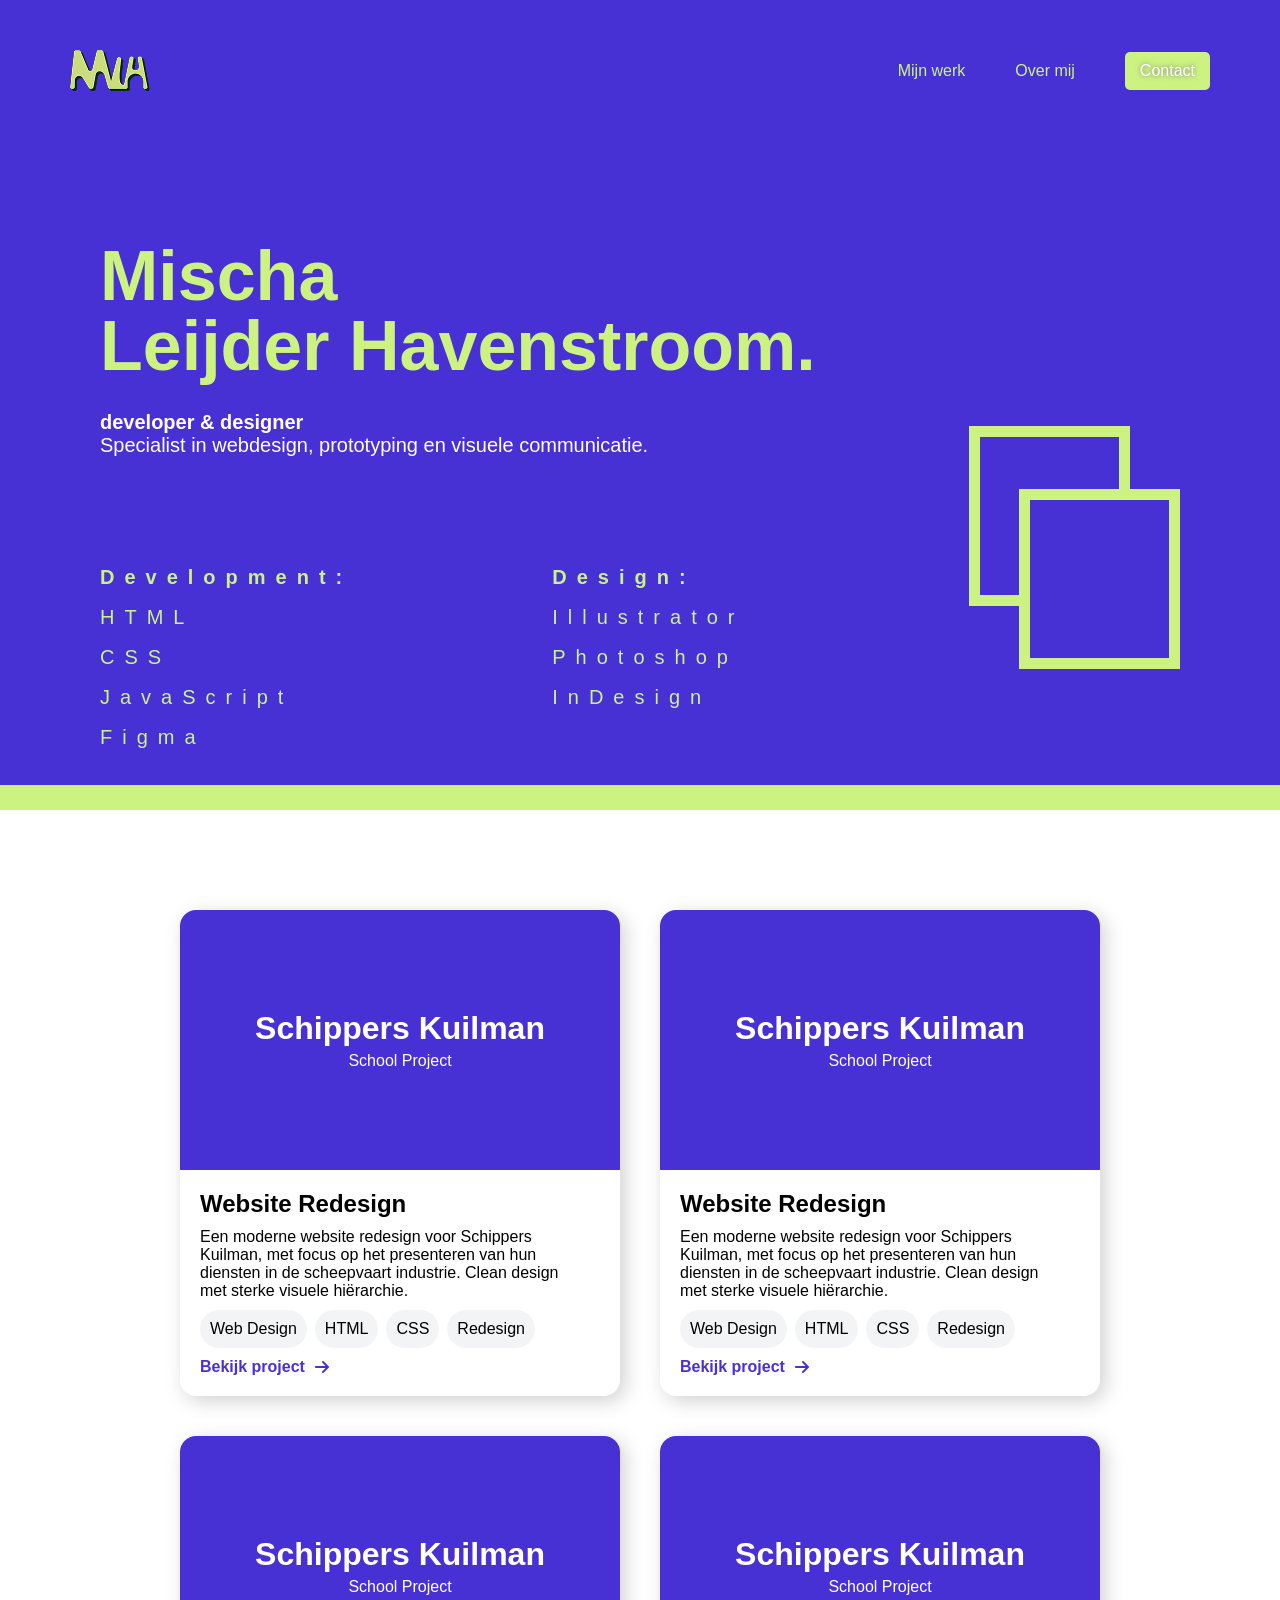
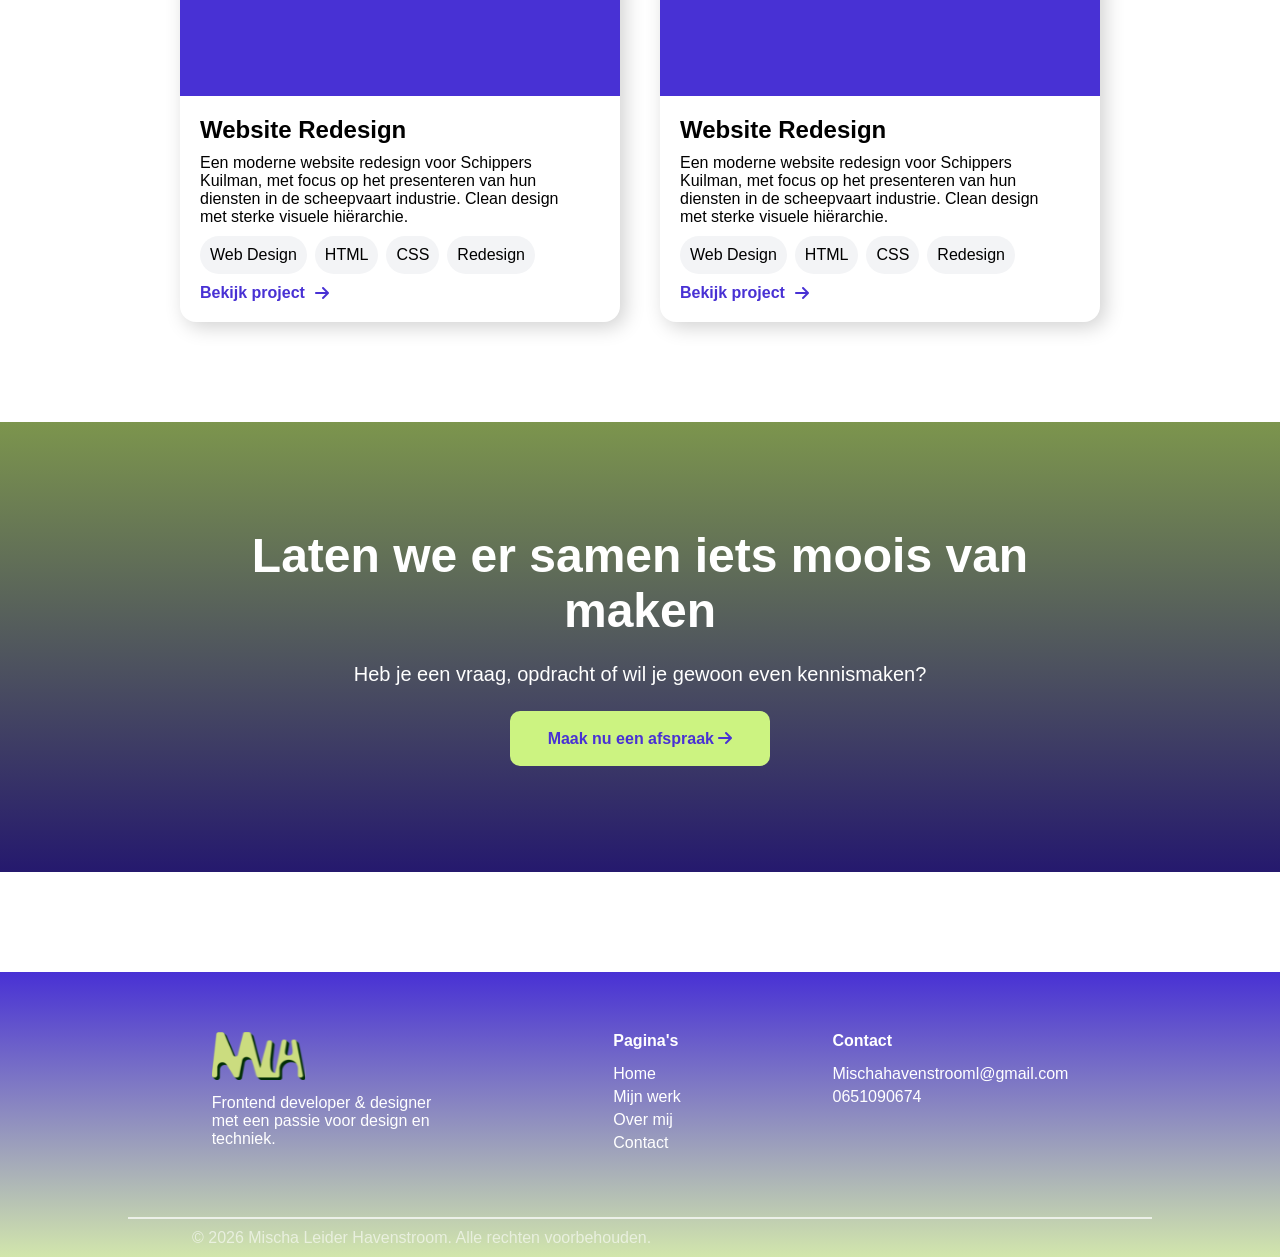
==== index.html @ a96c3ab3 "home pagina afgemaakt" ====
<!DOCTYPE html>
<html lang="nl">
<head>
    <meta charset="UTF-8">
    <meta name="viewport" content="width=device-width, initial-scale=1.0">
    <title>Mijn Portfolio</title>
    <link rel="stylesheet" href="index.css">
    <link rel="stylesheet" href="https://cdnjs.cloudflare.com/ajax/libs/font-awesome/6.5.0/css/all.min.css">
</head>
<body>
    <div id="hero">

        <!-- nav -->
        <nav>
            <img id="nav-logo" src="img/monogram_kleur 3.png" alt="Logo">
            <div class="nav-links">
                <ul>
                    <li><a class="nav-link" href="mijn-werk.html">Mijn werk</a></li>
                    <li><a class="nav-link" href="#">Over mij</a></li>
                    <button id="nav-btn">Contact</button>
                </ul>
            </div>
        </nav>
        
        <!-- hero -->
        <div id="hero-content">
            <div>
            <div id="hero-left">
                <h1 id="hero-title">Mischa <br>Leijder Havenstroom.</h1>
                <p id="hero-under-titel"><span class="bold-text">developer & designer</span><br>
                    Specialist in webdesign, prototyping en visuele communicatie.</p>
                </div>

                <div id="hero-perk-content">
                    <div class="hero-perks">
                        <p class="hero-perk"><span class="bold-text">Development:</span> 
                        <br> HTML
                        <br> CSS
                        <br> JavaScript
                        <br> Figma
                        </p>
                    </div>

                    <div class="hero-perks">
                        <p class="hero-perk"><span class="bold-text">Design:</span> 
                        <br> Illustrator
                        <br> Photoshop
                        <br> InDesign
                        </p>
                    </div>
            </div>
            </div>
                  <div id="hero-img"><img src="img/hero-img.png" alt="hero Images"></div>
        </div>
         </div>

         
    <div id="content">

         <!-- mijn werk collums -->
          <div class="mijn-werk-container">

            <!-- Schippers Kuilman -->
                <div class="mijn-werk-block">
                      <a href="#"></a>
                    <div class="mijn-werk-block-img">
                        <h1 class="mijn-werk-block-img-title">Schippers Kuilman</h1>
                        <p class="mijn-werk-block-img-text">School Project</p>
                    </div>

                <div class="mijn-werk-block-content">
                    <h2 class="mijn-werk-block-content-title">Website Redesign</h2>
                    <p class="mijn-werk-block-content-text">Een moderne website redesign voor Schippers Kuilman, met focus op het presenteren van hun diensten in de scheepvaart industrie. Clean design met sterke visuele hiërarchie.</p>
                    <ul class="mijn-werk-block-perks">
                        <li class="mijn-werk-block-content-perk">Web Design</li>
                        <li class="mijn-werk-block-content-perk">HTML</li>
                        <li class="mijn-werk-block-content-perk">CSS</li>
                        <li class="mijn-werk-block-content-perk">Redesign</li>
                    </ul>
                    <a href="#" class="mijn-werk-block-btn">Bekijk project <i class="fa fa-arrow-right arrow-btn"></i></a>
                </div>
                 </a>
            </div>
           

            <!-- Schippers Kuilman -->
                <div class="mijn-werk-block">
                      <a href="#"></a>
                    <div class="mijn-werk-block-img">
                        <h1 class="mijn-werk-block-img-title">Schippers Kuilman</h1>
                        <p class="mijn-werk-block-img-text">School Project</p>
                    </div>

                <div class="mijn-werk-block-content">
                    <h2 class="mijn-werk-block-content-title">Website Redesign</h2>
                    <p class="mijn-werk-block-content-text">Een moderne website redesign voor Schippers Kuilman, met focus op het presenteren van hun diensten in de scheepvaart industrie. Clean design met sterke visuele hiërarchie.</p>
                    <ul class="mijn-werk-block-perks">
                        <li class="mijn-werk-block-content-perk">Web Design</li>
                        <li class="mijn-werk-block-content-perk">HTML</li>
                        <li class="mijn-werk-block-content-perk">CSS</li>
                        <li class="mijn-werk-block-content-perk">Redesign</li>
                    </ul>
                    <a href="#" class="mijn-werk-block-btn">Bekijk project <i class="fa fa-arrow-right arrow-btn"></i></a>
                </div>
                 </a>
            </div>


            <!-- Schippers Kuilman -->
                <div class="mijn-werk-block">
                      <a href="#"></a>
                    <div class="mijn-werk-block-img">
                        <h1 class="mijn-werk-block-img-title">Schippers Kuilman</h1>
                        <p class="mijn-werk-block-img-text">School Project</p>
                    </div>

                <div class="mijn-werk-block-content">
                    <h2 class="mijn-werk-block-content-title">Website Redesign</h2>
                    <p class="mijn-werk-block-content-text">Een moderne website redesign voor Schippers Kuilman, met focus op het presenteren van hun diensten in de scheepvaart industrie. Clean design met sterke visuele hiërarchie.</p>
                    <ul class="mijn-werk-block-perks">
                        <li class="mijn-werk-block-content-perk">Web Design</li>
                        <li class="mijn-werk-block-content-perk">HTML</li>
                        <li class="mijn-werk-block-content-perk">CSS</li>
                        <li class="mijn-werk-block-content-perk">Redesign</li>
                    </ul>
                    <a href="#" class="mijn-werk-block-btn">Bekijk project <i class="fa fa-arrow-right arrow-btn"></i></a>
                </div>
                 </a>
            </div>


            <!-- Schippers Kuilman -->
                <div class="mijn-werk-block">
                      <a href="#"></a>
                    <div class="mijn-werk-block-img">
                        <h1 class="mijn-werk-block-img-title">Schippers Kuilman</h1>
                        <p class="mijn-werk-block-img-text">School Project</p>
                    </div>

                <div class="mijn-werk-block-content">
                    <h2 class="mijn-werk-block-content-title">Website Redesign</h2>
                    <p class="mijn-werk-block-content-text">Een moderne website redesign voor Schippers Kuilman, met focus op het presenteren van hun diensten in de scheepvaart industrie. Clean design met sterke visuele hiërarchie.</p>
                    <ul class="mijn-werk-block-perks">
                        <li class="mijn-werk-block-content-perk">Web Design</li>
                        <li class="mijn-werk-block-content-perk">HTML</li>
                        <li class="mijn-werk-block-content-perk">CSS</li>
                        <li class="mijn-werk-block-content-perk">Redesign</li>
                    </ul>
                    <a href="#" class="mijn-werk-block-btn">Bekijk project <i class="fa fa-arrow-right arrow-btn"></i></a>
                </div>
                 </a>
            </div>
         
          </div>
    </div>
        
       <!-- maak een afsraak -->
         <div class="cta-container">
            <div class="cta-content">
                <h3 class="cta-title">Laten we er samen iets moois van maken</h3>
                <p class="cta-text">Heb je een vraag, opdracht of wil je gewoon even kennismaken?</p>
                <button class="cta-btn">Maak nu een afspraak <i class="fa fa-arrow-right"></i></button>
            </div>
         </div>



         <!-- footer -->
          <footer class="footer-container">
                <div class="footer-content">

                        <div>
                            <img src="img/logo.svg" alt="logo">
                            <p class="footer-info">Frontend developer & designer met een passie voor design en techniek.</p>
                        </div>
                        
                        <!-- link paginas -->
                        <ul class="footer-section">
                            <h4 class="footer-title">Pagina's</h4>
                                <li class="footer-text"><a href="index.html">Home</a></li>
                                 <li class="footer-text"><a href="mijn-werk.html">Mijn werk</a></li>
                                  <li class="footer-text"><a href="#">Over mij</a></li>
                                   <li class="footer-text"><a href="#">Contact</a></li>
                        </ul>

                        <ul class="footer-section">
                            <h4 class="footer-title">Contact</h4>
                                   <li class="footer-text">Mischahavenstrooml@gmail.com</li>
                                    <li class="footer-text">0651090674</li>
                        </ul>
                </div>

                <hr id="footer-line">

                <p id="footer-rechten">© 2026 Mischa Leider Havenstroom. Alle rechten voorbehouden.</p>
          </footer>

</body>
</html>
---- index.css ----
* {
    font-family: Helvetica, sans-serif;
    padding: 0;
    margin: 0;
    box-sizing: border-box;
    list-style: none;
    text-decoration: none;
}

button {
    cursor: pointer;
    border: none;
    border-radius: 5px;
    padding: 10px 15px;
}

button:hover {
    opacity: 80%;
}

a:hover {
    opacity: 80%;
}

/* nav */
nav {
    display: flex;
    justify-content: space-between;
    align-items: center;
    padding: 50px 70px;
}

#nav-img {
    width: 80px;
}

.nav-links ul, a{
    align-items: center;
    color: #CCF381;
    text-decoration: none;
    display: flex;
    list-style: none; 
    gap: 50px;
}

#nav-btn {
    font-size: 16px;
    padding: 10px 15px;
    border-radius: 5px;
    background: #CCF381;
    border: none;
    color: #fff;
    text-shadow: 0 0 5px rgb(121, 119, 119);
}

/* hero */
#hero {
    background: #4831D4;
    height: 90vh;
    border-bottom: #CCF381 solid 25px;
}

#hero-left {
    flex: 1;
}

#hero-content {
    padding: 100px;
    display: flex;
    align-items: center;
    justify-content: space-between;
}

#hero-title {
    color: #CCF381;
    font-size: 70px;
    padding: 0;
    margin: 0;
    line-height: 70px;
}

#hero-under-titel {
    font-size: 20px;
    margin-top: 30px;
    color: #fff;
}

.bold-text {
    font-weight: bold;
}

#hero-perk-content {
    margin: 100px 0;
    display: flex;
    gap: 200px;
}

.hero-perks {
    font-size: 20px;
    color: #CCF381;
    letter-spacing: 10px;
    line-height: 40px;
}

.hero-perk {
    font-weight: 300;
}

.hero-flex {
    display: flex;
}

/* tablet */
@media (max-width: 1024px) {
    nav {
        padding: 30px 40px;
    }

    #hero-content {
        padding: 60px 40px;
        gap: 40px;
    }

    #hero-title {
        font-size: 54px;
    }

    #hero-under-titel {
        font-size: 18px;
    }

    #hero-perk-content {
        gap: 50px;
    }

    .hero-perks {
        font-size: 18px;
        letter-spacing: 2px;
    }

    /* hero image weg */
    #hero-img {
        display: none;
    }
}


/* telefoon */
@media (max-width: 768px) {
    nav {
        align-items: center;
        padding: 25px 20px;
    }

    .nav-links ul {
        gap: 20px;
        margin-top: 20px;
    }

    #hero-content {
        padding: 40px 20px 60px;
        display: block;
    }

    #hero-title {
        font-size: 42px;
        line-height: 1.1;
    }

    #hero-under-titel {
        font-size: 17px;
        margin-top: 20px;
    }

    #hero-perk-content {
        margin-top: 50px;
    }

    #hero-img {
        display: none;
    }
}

#content {
    padding: 0 180px;
}

/* mijn werk collums */
.mijn-werk-container {
    display: flex;
    flex-wrap: wrap;
    gap: 40px;
    justify-content: center;
    margin-top: 100px;
}

.mijn-werk-block {
    border-radius: 16px;
    box-shadow: 5px 5px 20px rgb(209, 209, 209);
}

.mijn-werk-block:hover {
    opacity: 70%;
}

.mijn-werk-block-img {
    background-color: #4831D4;
    height: 260px;
    width: 440px;
    border-top-left-radius: 16px;
    border-top-right-radius: 16px;
    display: flex;
    flex-direction: column;
    justify-content: center;
    align-items: center;
    color: #fff;
    gap: 5px;
}

.mijn-werk-block-img-text {
    font-weight: lighter;
}

.mijn-werk-block-content {
    padding: 20px;
}

.mijn-werk-block-content  {
   
    max-width: 400px;
    display: flex;
    flex-direction: column;
    align-items: start;
    gap: 10px;
}

.mijn-werk-block-perks {
    display: flex;
    gap: 8px;
}
.mijn-werk-block-content-perk {
    background: #F3F4F6;
    padding: 10px;
    border-radius: 50px;
}

.mijn-werk-block-btn {
    color: #4831D4;
    display: flex;
    gap: 10px;
    align-items: center;
    font-weight: bold;
    font-size: 16px;
}


/* call to action section */
.cta-container {
    margin-top: 100px;
    background-image: linear-gradient(to bottom, #7C954D, #25196E);
    height: 450px;
    width: 100%;
    text-align: center;
    display: flex;
    flex-direction: column;
    justify-content: center;
    align-items: center;
}

.cta-content {
    max-width: 830px;
    display: flex;
    flex-direction: column;
    align-items: center;
    gap: 25px;
}

.cta-title {
    color: #fff;
    font-size: 48px;
}

.cta-text {
    color: #fff;
    font-size: 20px;
    font-weight: 300;
}

.cta-btn {
    background-color: #CCF381;
    color: #4831D4;
    font-size: 16px;
    font-weight: bold;
    height: 55px;
    width: 260px;
    border-radius: 10px;
}


/* footer */
.footer-container {
    margin-top: 100px;
    background-image: linear-gradient(to bottom, #4831D4, #d2e6ac);
}

.footer-content {
    display: flex;
    justify-content: space-evenly;
    padding: 60px;
    color: #fff;
}

.footer-info {
    width: 250px;
    margin-top: 10px;
}

.footer-title {
    margin-bottom: 15px;
}

.footer-text {
    margin: 5px 0;
}

.footer-text a{
    color: #fff;
}

#footer-line {
    border: 1px solid #ffffff;
    width: 80%;
    margin: auto;
    opacity: 70%;
}

#footer-rechten {
    width: 70%;
    margin: auto;
    padding: 10px 0;
    color: #ffffff96;
}
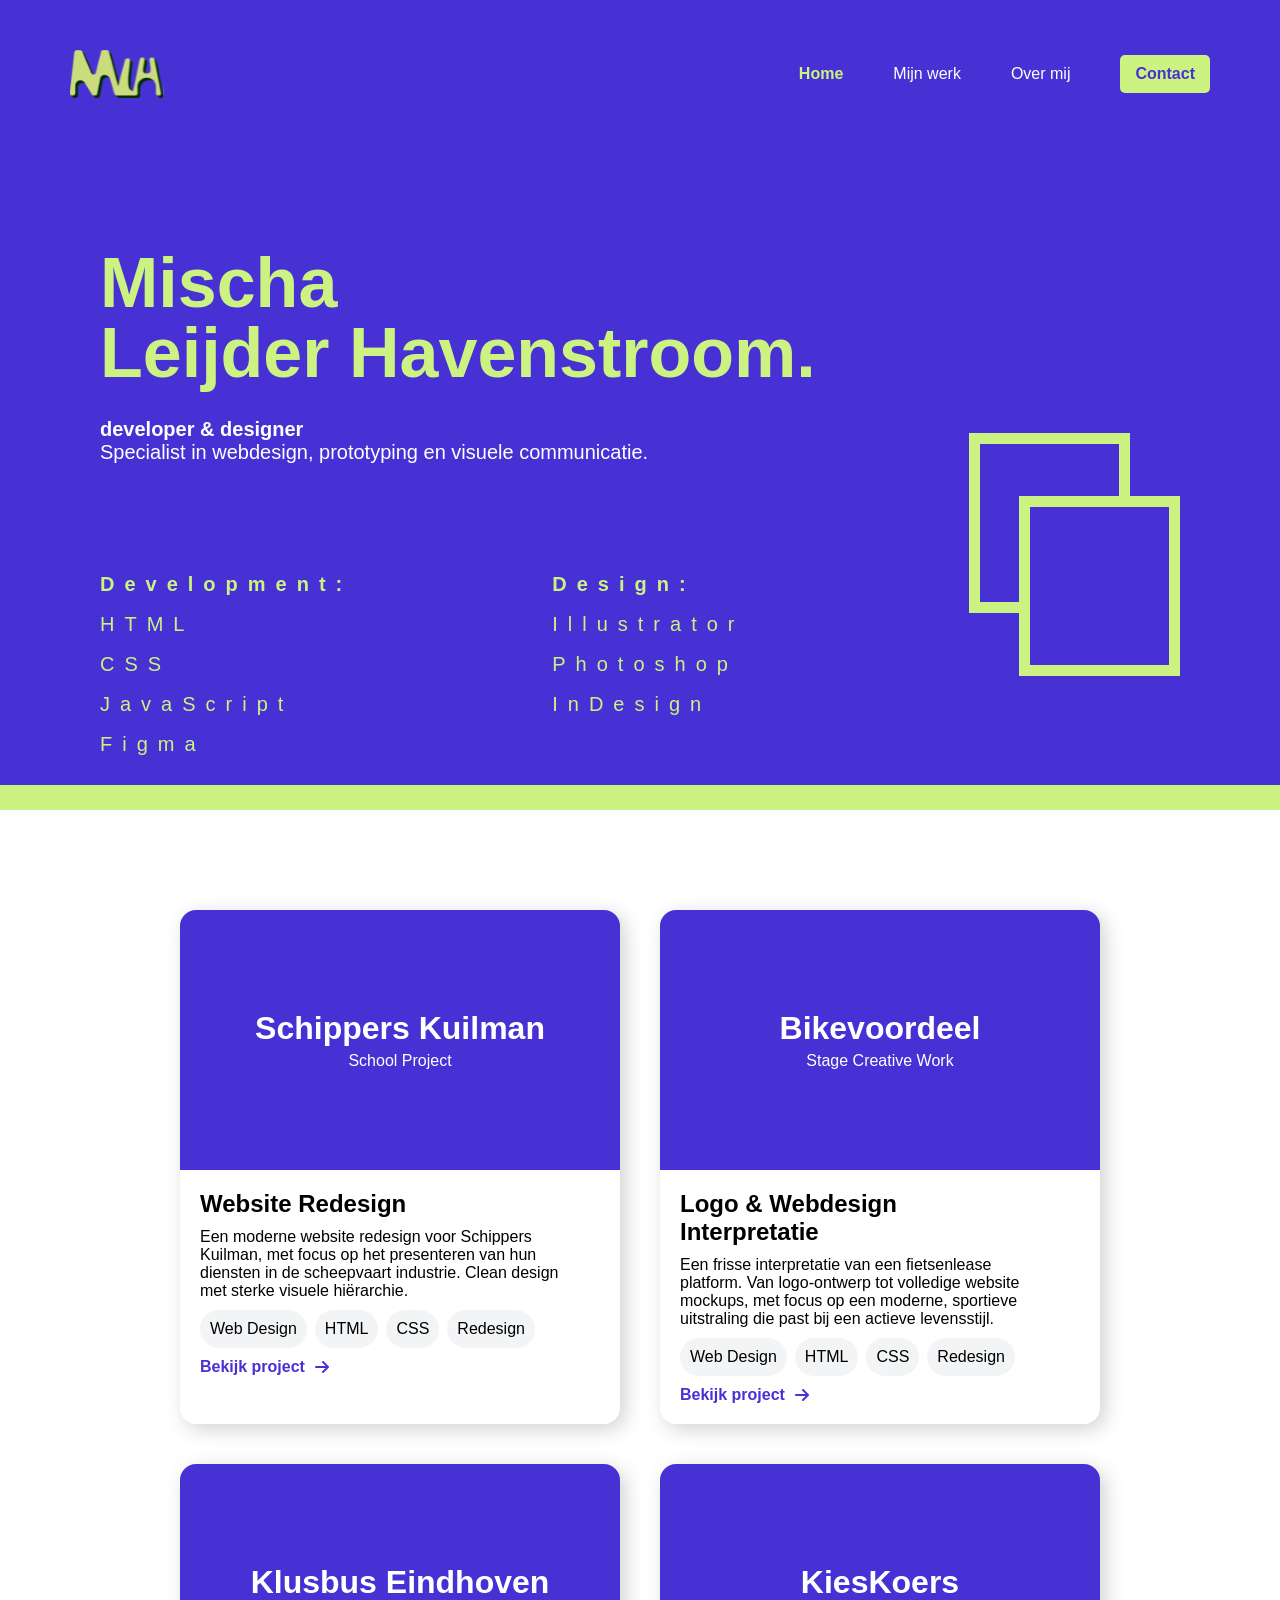
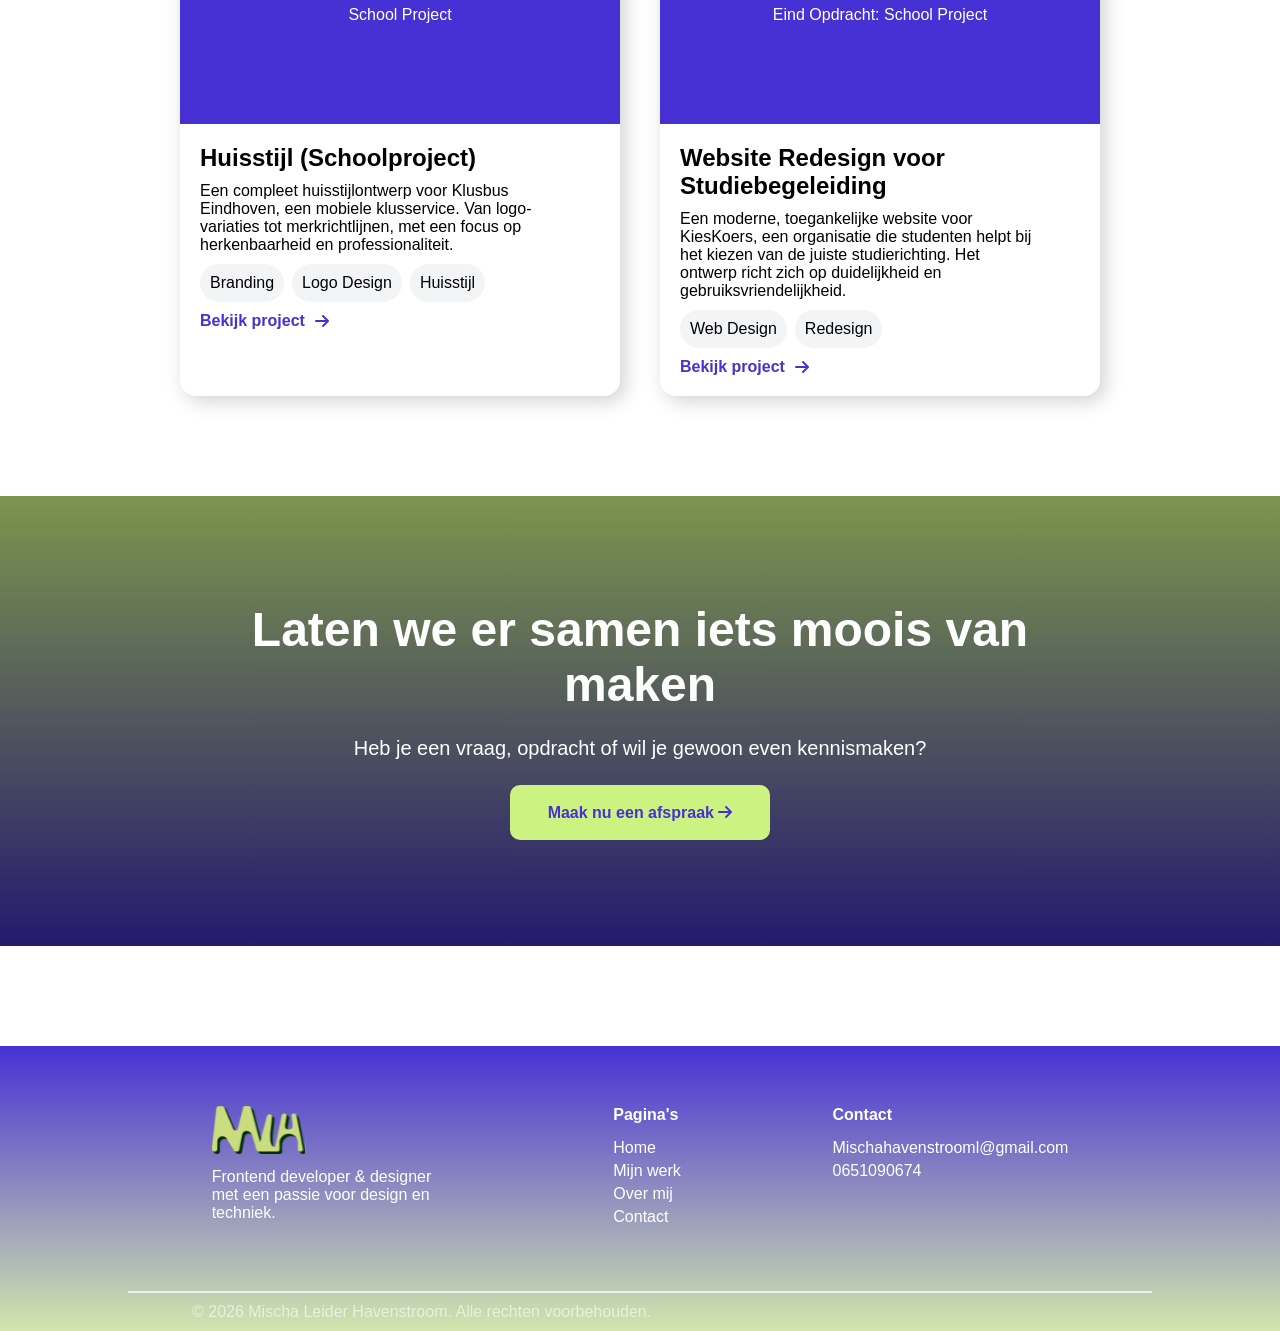
==== commit c2b5d61a: "v1 af" ====
--- a/index.html
+++ b/index.html
@@ -12,12 +12,13 @@
 
         <!-- nav -->
         <nav>
-            <img id="nav-logo" src="img/monogram_kleur 3.png" alt="Logo">
+           <a href="index.html"><img id="nav-logo" src="img/logo.svg" alt="Logo"></a> 
             <div class="nav-links">
                 <ul>
+                    <li><a class="nav-link nav-link-active" href="index.html">Home</a></li>
                     <li><a class="nav-link" href="mijn-werk.html">Mijn werk</a></li>
-                    <li><a class="nav-link" href="#">Over mij</a></li>
-                    <button id="nav-btn">Contact</button>
+                    <li><a class="nav-link" href="over-mij.html">Over mij</a></li>
+                    <button class="contactBtn" id="nav-btn">Contact</button>
                 </ul>
             </div>
         </nav>
@@ -62,10 +63,11 @@
 
             <!-- Schippers Kuilman -->
                 <div class="mijn-werk-block">
-                      <a href="#"></a>
+               
                     <div class="mijn-werk-block-img">
-                        <h1 class="mijn-werk-block-img-title">Schippers Kuilman</h1>
-                        <p class="mijn-werk-block-img-text">School Project</p>
+                        <!-- <div class="schippers-block-img"></div>  -->
+                             <h1 class="mijn-werk-block-img-title">Schippers Kuilman</h1>
+                            <p class="mijn-werk-block-img-text">School Project</p>
                     </div>
 
                 <div class="mijn-werk-block-content">
@@ -77,78 +79,75 @@
                         <li class="mijn-werk-block-content-perk">CSS</li>
                         <li class="mijn-werk-block-content-perk">Redesign</li>
                     </ul>
-                    <a href="#" class="mijn-werk-block-btn">Bekijk project <i class="fa fa-arrow-right arrow-btn"></i></a>
+                    <a href="werk/schippers-kuilman.html" class="mijn-werk-block-btn">Bekijk project <i class="fa fa-arrow-right arrow-btn"></i></a>
                 </div>
-                 </a>
+               
             </div>
            
 
-            <!-- Schippers Kuilman -->
+            <!-- Bikevoordeel -->
                 <div class="mijn-werk-block">
-                      <a href="#"></a>
+                 
                     <div class="mijn-werk-block-img">
-                        <h1 class="mijn-werk-block-img-title">Schippers Kuilman</h1>
-                        <p class="mijn-werk-block-img-text">School Project</p>
+                        <h1 class="mijn-werk-block-img-title">Bikevoordeel</h1>
+                        <p class="mijn-werk-block-img-text">Stage Creative Work</p>
                     </div>
 
                 <div class="mijn-werk-block-content">
-                    <h2 class="mijn-werk-block-content-title">Website Redesign</h2>
-                    <p class="mijn-werk-block-content-text">Een moderne website redesign voor Schippers Kuilman, met focus op het presenteren van hun diensten in de scheepvaart industrie. Clean design met sterke visuele hiërarchie.</p>
+                    <h2 class="mijn-werk-block-content-title">Logo & Webdesign Interpretatie</h2>
+                    <p class="mijn-werk-block-content-text">Een frisse interpretatie van een fietsenlease platform. Van logo-ontwerp tot volledige website mockups, met focus op een moderne, sportieve uitstraling die past bij een actieve levensstijl.</p>
                     <ul class="mijn-werk-block-perks">
                         <li class="mijn-werk-block-content-perk">Web Design</li>
                         <li class="mijn-werk-block-content-perk">HTML</li>
                         <li class="mijn-werk-block-content-perk">CSS</li>
                         <li class="mijn-werk-block-content-perk">Redesign</li>
                     </ul>
-                    <a href="#" class="mijn-werk-block-btn">Bekijk project <i class="fa fa-arrow-right arrow-btn"></i></a>
+                    <a href="werk/bikevoordeel.html" class="mijn-werk-block-btn">Bekijk project <i class="fa fa-arrow-right arrow-btn"></i></a>
                 </div>
-                 </a>
+               
             </div>
 
 
-            <!-- Schippers Kuilman -->
+            <!-- klusbus -->
                 <div class="mijn-werk-block">
-                      <a href="#"></a>
+            
                     <div class="mijn-werk-block-img">
-                        <h1 class="mijn-werk-block-img-title">Schippers Kuilman</h1>
+                        <h1 class="mijn-werk-block-img-title">Klusbus Eindhoven</h1>
                         <p class="mijn-werk-block-img-text">School Project</p>
                     </div>
 
                 <div class="mijn-werk-block-content">
-                    <h2 class="mijn-werk-block-content-title">Website Redesign</h2>
-                    <p class="mijn-werk-block-content-text">Een moderne website redesign voor Schippers Kuilman, met focus op het presenteren van hun diensten in de scheepvaart industrie. Clean design met sterke visuele hiërarchie.</p>
+                    <h2 class="mijn-werk-block-content-title">Huisstijl (Schoolproject)</h2>
+                    <p class="mijn-werk-block-content-text">Een compleet huisstijlontwerp voor Klusbus Eindhoven, een mobiele klusservice. Van logo-variaties tot merkrichtlijnen, met een focus op herkenbaarheid en professionaliteit.</p>
                     <ul class="mijn-werk-block-perks">
-                        <li class="mijn-werk-block-content-perk">Web Design</li>
-                        <li class="mijn-werk-block-content-perk">HTML</li>
-                        <li class="mijn-werk-block-content-perk">CSS</li>
-                        <li class="mijn-werk-block-content-perk">Redesign</li>
+                        <li class="mijn-werk-block-content-perk">Branding</li>
+                        <li class="mijn-werk-block-content-perk">Logo Design</li>
+                        <li class="mijn-werk-block-content-perk">Huisstijl</li>
                     </ul>
-                    <a href="#" class="mijn-werk-block-btn">Bekijk project <i class="fa fa-arrow-right arrow-btn"></i></a>
+                    <a href="werk/klusbus.html" class="mijn-werk-block-btn">Bekijk project <i class="fa fa-arrow-right arrow-btn"></i></a>
                 </div>
-                 </a>
+             
             </div>
 
 
-            <!-- Schippers Kuilman -->
+            <!-- kies Koers-->
                 <div class="mijn-werk-block">
-                      <a href="#"></a>
+          
                     <div class="mijn-werk-block-img">
-                        <h1 class="mijn-werk-block-img-title">Schippers Kuilman</h1>
-                        <p class="mijn-werk-block-img-text">School Project</p>
+                        <h1 class="mijn-werk-block-img-title">KiesKoers</h1>
+                        <p class="mijn-werk-block-img-text">Eind Opdracht: School Project</p>
                     </div>
 
                 <div class="mijn-werk-block-content">
-                    <h2 class="mijn-werk-block-content-title">Website Redesign</h2>
-                    <p class="mijn-werk-block-content-text">Een moderne website redesign voor Schippers Kuilman, met focus op het presenteren van hun diensten in de scheepvaart industrie. Clean design met sterke visuele hiërarchie.</p>
+                    <h2 class="mijn-werk-block-content-title">Website Redesign voor Studiebegeleiding</h2>
+                    <p class="mijn-werk-block-content-text">Een moderne, toegankelijke website voor KiesKoers, een organisatie die studenten helpt bij het kiezen van de juiste studierichting. Het ontwerp richt zich op duidelijkheid en gebruiksvriendelijkheid.</p>
                     <ul class="mijn-werk-block-perks">
                         <li class="mijn-werk-block-content-perk">Web Design</li>
-                        <li class="mijn-werk-block-content-perk">HTML</li>
-                        <li class="mijn-werk-block-content-perk">CSS</li>
                         <li class="mijn-werk-block-content-perk">Redesign</li>
                     </ul>
-                    <a href="#" class="mijn-werk-block-btn">Bekijk project <i class="fa fa-arrow-right arrow-btn"></i></a>
+                    <a href="werk/kieskoers.html" class="mijn-werk-block-btn">Bekijk project <i class="fa fa-arrow-right arrow-btn"></i></a>
                 </div>
-                 </a>
+
             </div>
          
           </div>
@@ -159,7 +158,7 @@
             <div class="cta-content">
                 <h3 class="cta-title">Laten we er samen iets moois van maken</h3>
                 <p class="cta-text">Heb je een vraag, opdracht of wil je gewoon even kennismaken?</p>
-                <button class="cta-btn">Maak nu een afspraak <i class="fa fa-arrow-right"></i></button>
+                <button class="cta-btn contactBtn">Maak nu een afspraak <i class="fa fa-arrow-right"></i></button>
             </div>
          </div>
 
@@ -195,5 +194,6 @@
                 <p id="footer-rechten">© 2026 Mischa Leider Havenstroom. Alle rechten voorbehouden.</p>
           </footer>
 
+          <script src="script.js"></script>
 </body>
 </html>
--- a/index.css
+++ b/index.css
@@ -7,6 +7,13 @@
     text-decoration: none;
 }
 
+:root {
+    --main-color: #CCF381;
+    --secondary-color: #4831D4;
+    --white-background-color: #F5F6FF;
+}
+
+
 button {
     cursor: pointer;
     border: none;
@@ -34,9 +41,14 @@
     width: 80px;
 }
 
+.nav-link-active {
+    color: var(--main-color);
+    font-weight: bold;
+}
+
 .nav-links ul, a{
     align-items: center;
-    color: #CCF381;
+    color: #fff;
     text-decoration: none;
     display: flex;
     list-style: none; 
@@ -47,10 +59,10 @@
     font-size: 16px;
     padding: 10px 15px;
     border-radius: 5px;
-    background: #CCF381;
+    background: var(--main-color);
     border: none;
-    color: #fff;
-    text-shadow: 0 0 5px rgb(121, 119, 119);
+    color: var(--secondary-color);
+    font-weight: bold;
 }
 
 /* hero */
@@ -199,9 +211,7 @@
     box-shadow: 5px 5px 20px rgb(209, 209, 209);
 }
 
-.mijn-werk-block:hover {
-    opacity: 70%;
-}
+
 
 .mijn-werk-block-img {
     background-color: #4831D4;
@@ -215,6 +225,13 @@
     align-items: center;
     color: #fff;
     gap: 5px;
+}
+
+.schippers-block-img {
+    background-image: url(img/logo\ schippers2\ wit\ 1.svg);
+    background-position: center;
+    background-size: cover;
+    height: 100px;
 }
 
 .mijn-werk-block-img-text {
@@ -342,3 +359,199 @@
 }
 
 
+/* pages header */
+.header-pages {
+    background-color: var(--secondary-color);
+    border-bottom: #CCF381 solid 25px;
+    height: 30vh;
+    display: flex;
+    flex-direction: column;
+    align-items: center;
+    justify-content: center;
+    color: #fff;
+    text-align: center;
+    gap: 25px;
+}
+
+.header-pages-title {
+    color: var(--main-color);
+    font-size: 72px;
+}
+
+.header-pages-text {
+    width: 700px;
+    font-size: 24px;
+}
+
+.nav {
+    height: 80px;
+    background-color: #25196E;
+}
+
+
+
+/* over mij */
+.over-mij-container {
+    margin-top: 100px;
+    display: flex;
+    gap: 50px;
+}
+
+.over-mij-content {
+    width: 50%;
+}
+
+.over-mij-img-container {
+    background: var(--secondary-color);
+    width: 50%;
+    display: flex;
+    align-items: end;
+    justify-content: center;
+    border-radius: 10px;
+}
+
+.over-mij-title {
+    margin-bottom: 20px;
+}
+
+
+.over-mij-img {
+    max-width: 600px;
+    max-height: 400px;
+    border-radius: 20px;
+    border: var(--secondary-color) 10px solid;
+}
+
+
+
+
+/* pages werk header */
+.header-pages-werk {
+    background-image: linear-gradient(to bottom, var(--secondary-color), #6B5ACD);
+    padding: 140px;
+    color: #fff;
+}
+
+.header-pages-btn {
+    display: flex;
+    gap: 10px;
+    margin-bottom: 30px;
+}
+
+.header-pages-title-werk {
+    font-size: 60px;
+}
+
+.header-pages-text-werk {
+    font-size: 24px;
+    font-weight: 300;
+    padding: 16px 0;
+}
+
+.header-pages-perks {
+    margin-top: 30px;
+    display: flex;
+    gap: 20px;
+    font-weight: 300;
+    font-size: 16px;
+}
+
+.header-pages-perk {
+    display: flex;
+    gap: 5px;
+}
+
+
+/* pages werk content */
+.pages-werk-content-width {
+    padding: 100px 140px;
+    background-color: #F5F6FF;
+    color: #666667;
+    display: flex;
+    justify-content: space-between;
+    align-items: center;
+    gap: 70px;
+}
+
+.pages-werk-logo-img {
+    width: 400px;
+    background-color: #615997;
+    padding: 50px 30px;
+    border-radius: 50px;
+}
+
+
+.pages-werk-content {
+    display: flex;
+    flex-direction: column;
+    width: 50%;
+    margin: 100px auto;
+}
+
+.pages-werk-title {
+    font-size: 40px;
+    padding: 5px 0;
+    color: var(--secondary-color);
+}
+
+.pages-werk-titles {
+    margin-top: 50px;
+    padding: 5px 0;
+    font-size: 25px;
+    color: #25196E;
+}
+
+.pages-perks-container {
+    display: flex;
+    gap: 20px;
+    opacity: 80%;
+}
+
+.perk-werk {
+    background-color: #25196E;
+    color: #fff;
+}
+
+.pages-werk-title-uitdaging {
+    color: rgb(209, 7, 7);
+}
+
+.pages-werk-title-oplossing {
+    color: #7C954D;
+}
+
+.pages-werk-content-padding {
+    display: flex;
+    gap: 50px;
+}
+
+
+/* contact pagina */
+.contact-container {
+    display: flex;
+    justify-content: space-between;
+    gap: 100px;
+    background-color: var(--white-background-color);
+    padding: 100px 140px;
+    align-items: center;
+}
+
+.contact-content {
+    width: 50%;
+}
+
+.contact-links {
+    display: flex;
+    flex-direction: column;
+    gap: 10px;
+}
+
+.contact-link {
+    display: flex;
+    gap: 5px;
+    color: var(--secondary-color);
+    font-size: 18px;
+}
+
+
+
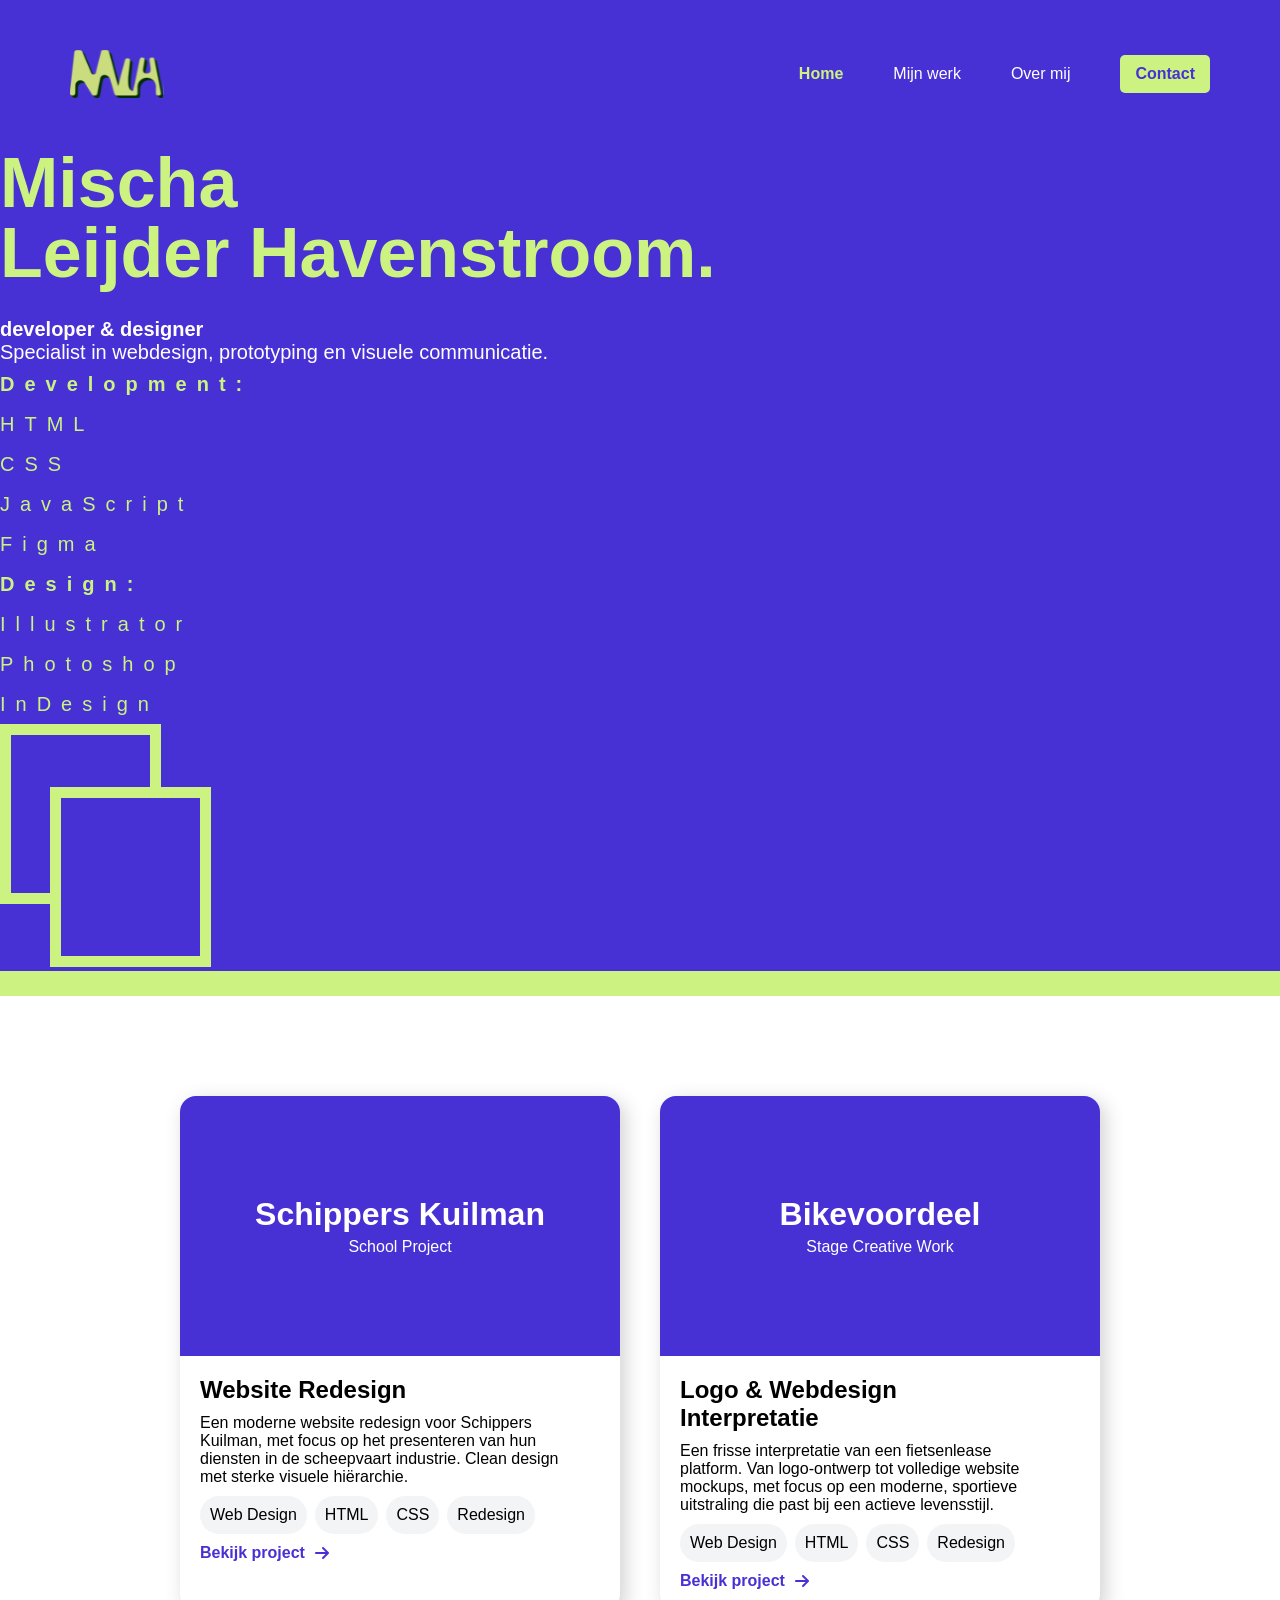
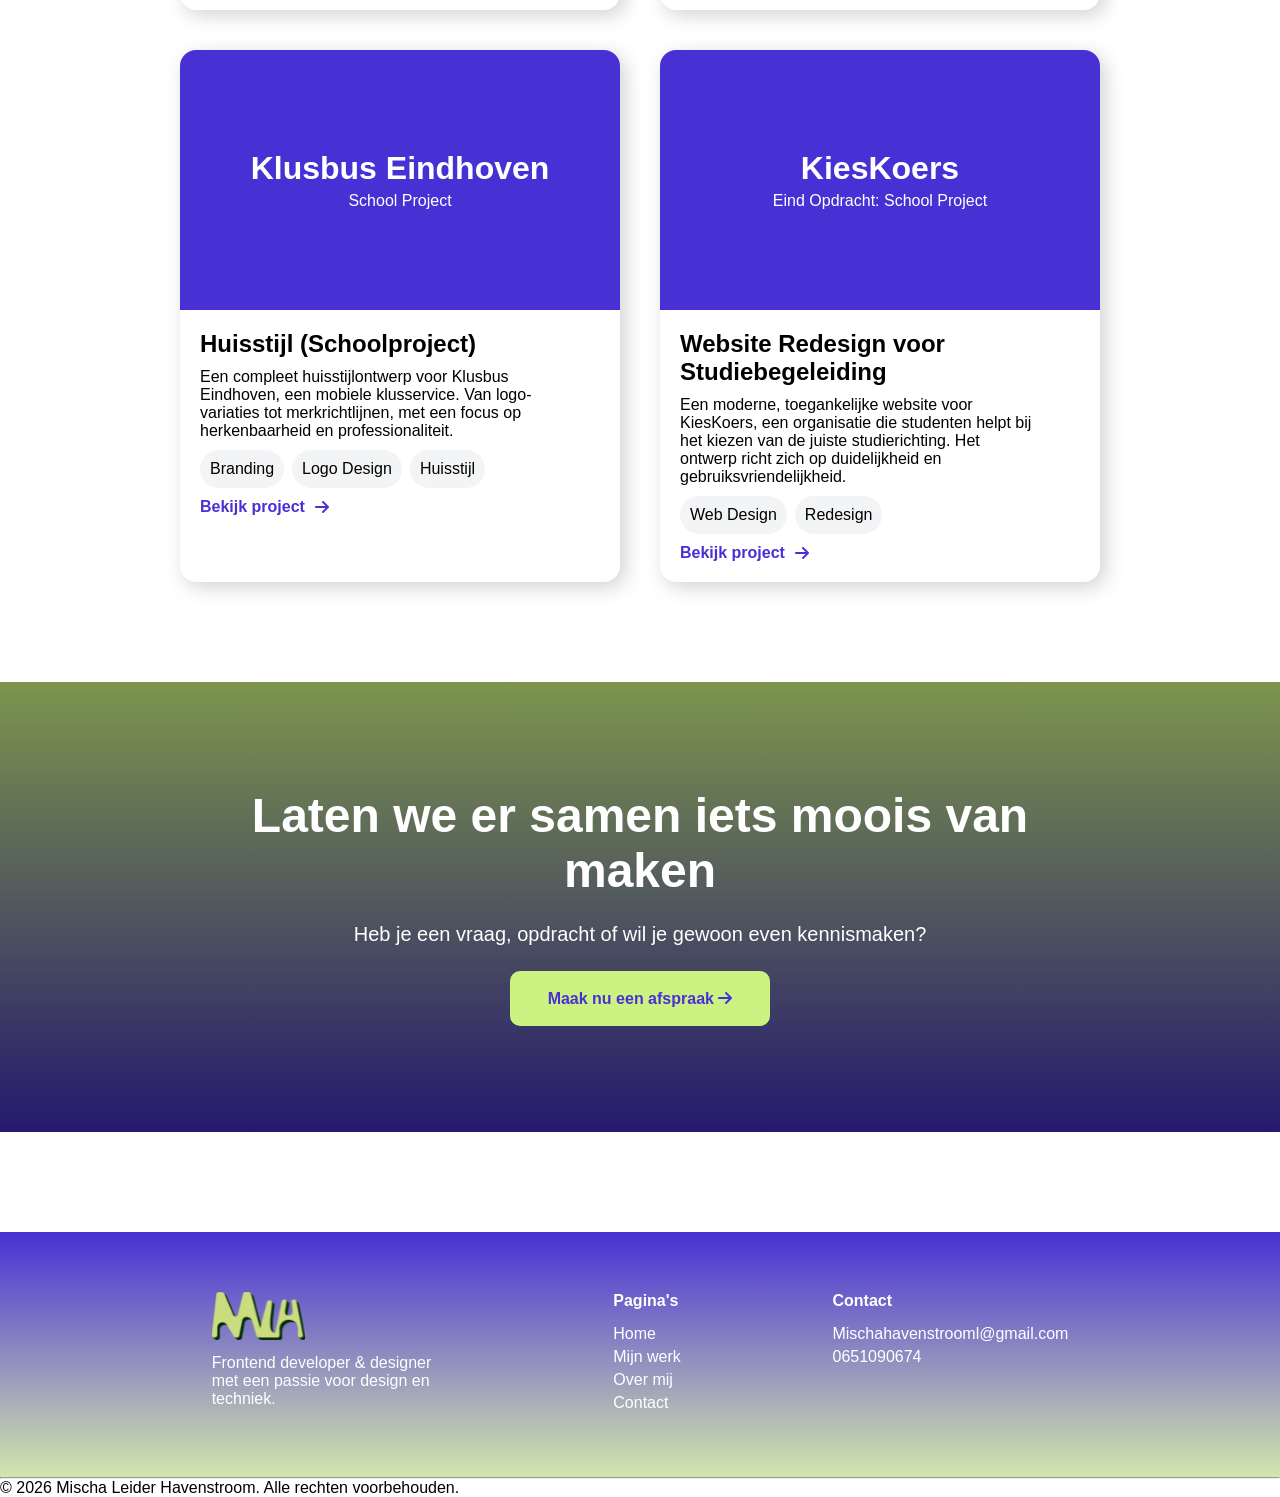
==== commit e6e9f1c8: "main" ====
--- a/index.html
+++ b/index.html
@@ -3,7 +3,7 @@
 <head>
     <meta charset="UTF-8">
     <meta name="viewport" content="width=device-width, initial-scale=1.0">
-    <title>Mijn Portfolio</title>
+    <title>Mischa's Portfolio</title>
     <link rel="stylesheet" href="index.css">
     <link rel="stylesheet" href="https://cdnjs.cloudflare.com/ajax/libs/font-awesome/6.5.0/css/all.min.css">
 </head>
@@ -24,15 +24,15 @@
         </nav>
         
         <!-- hero -->
-        <div id="hero-content">
+        <div class="hero-content">
             <div>
-            <div id="hero-left">
+            <div class="hero-left">
                 <h1 id="hero-title">Mischa <br>Leijder Havenstroom.</h1>
                 <p id="hero-under-titel"><span class="bold-text">developer & designer</span><br>
                     Specialist in webdesign, prototyping en visuele communicatie.</p>
                 </div>
 
-                <div id="hero-perk-content">
+                <div class="hero-perk-content">
                     <div class="hero-perks">
                         <p class="hero-perk"><span class="bold-text">Development:</span> 
                         <br> HTML
@@ -51,12 +51,12 @@
                     </div>
             </div>
             </div>
-                  <div id="hero-img"><img src="img/hero-img.png" alt="hero Images"></div>
+                  <div class="hero-img"><img src="img/hero-img.png" alt="hero Images"></div>
         </div>
          </div>
 
          
-    <div id="content">
+    <main class="content">
 
          <!-- mijn werk collums -->
           <div class="mijn-werk-container">
@@ -187,11 +187,11 @@
                                    <li class="footer-text">Mischahavenstrooml@gmail.com</li>
                                     <li class="footer-text">0651090674</li>
                         </ul>
-                </div>
+                    </main>
 
-                <hr id="footer-line">
+                <hr class="footer-line">
 
-                <p id="footer-rechten">© 2026 Mischa Leider Havenstroom. Alle rechten voorbehouden.</p>
+                <p class="footer-rechten">© 2026 Mischa Leider Havenstroom. Alle rechten voorbehouden.</p>
           </footer>
 
           <script src="script.js"></script>
--- a/index.css
+++ b/index.css
@@ -68,7 +68,6 @@
 /* hero */
 #hero {
     background: #4831D4;
-    height: 90vh;
     border-bottom: #CCF381 solid 25px;
 }
 
@@ -363,7 +362,6 @@
 .header-pages {
     background-color: var(--secondary-color);
     border-bottom: #CCF381 solid 25px;
-    height: 30vh;
     display: flex;
     flex-direction: column;
     align-items: center;
@@ -371,6 +369,7 @@
     color: #fff;
     text-align: center;
     gap: 25px;
+    padding: 100px;
 }
 
 .header-pages-title {
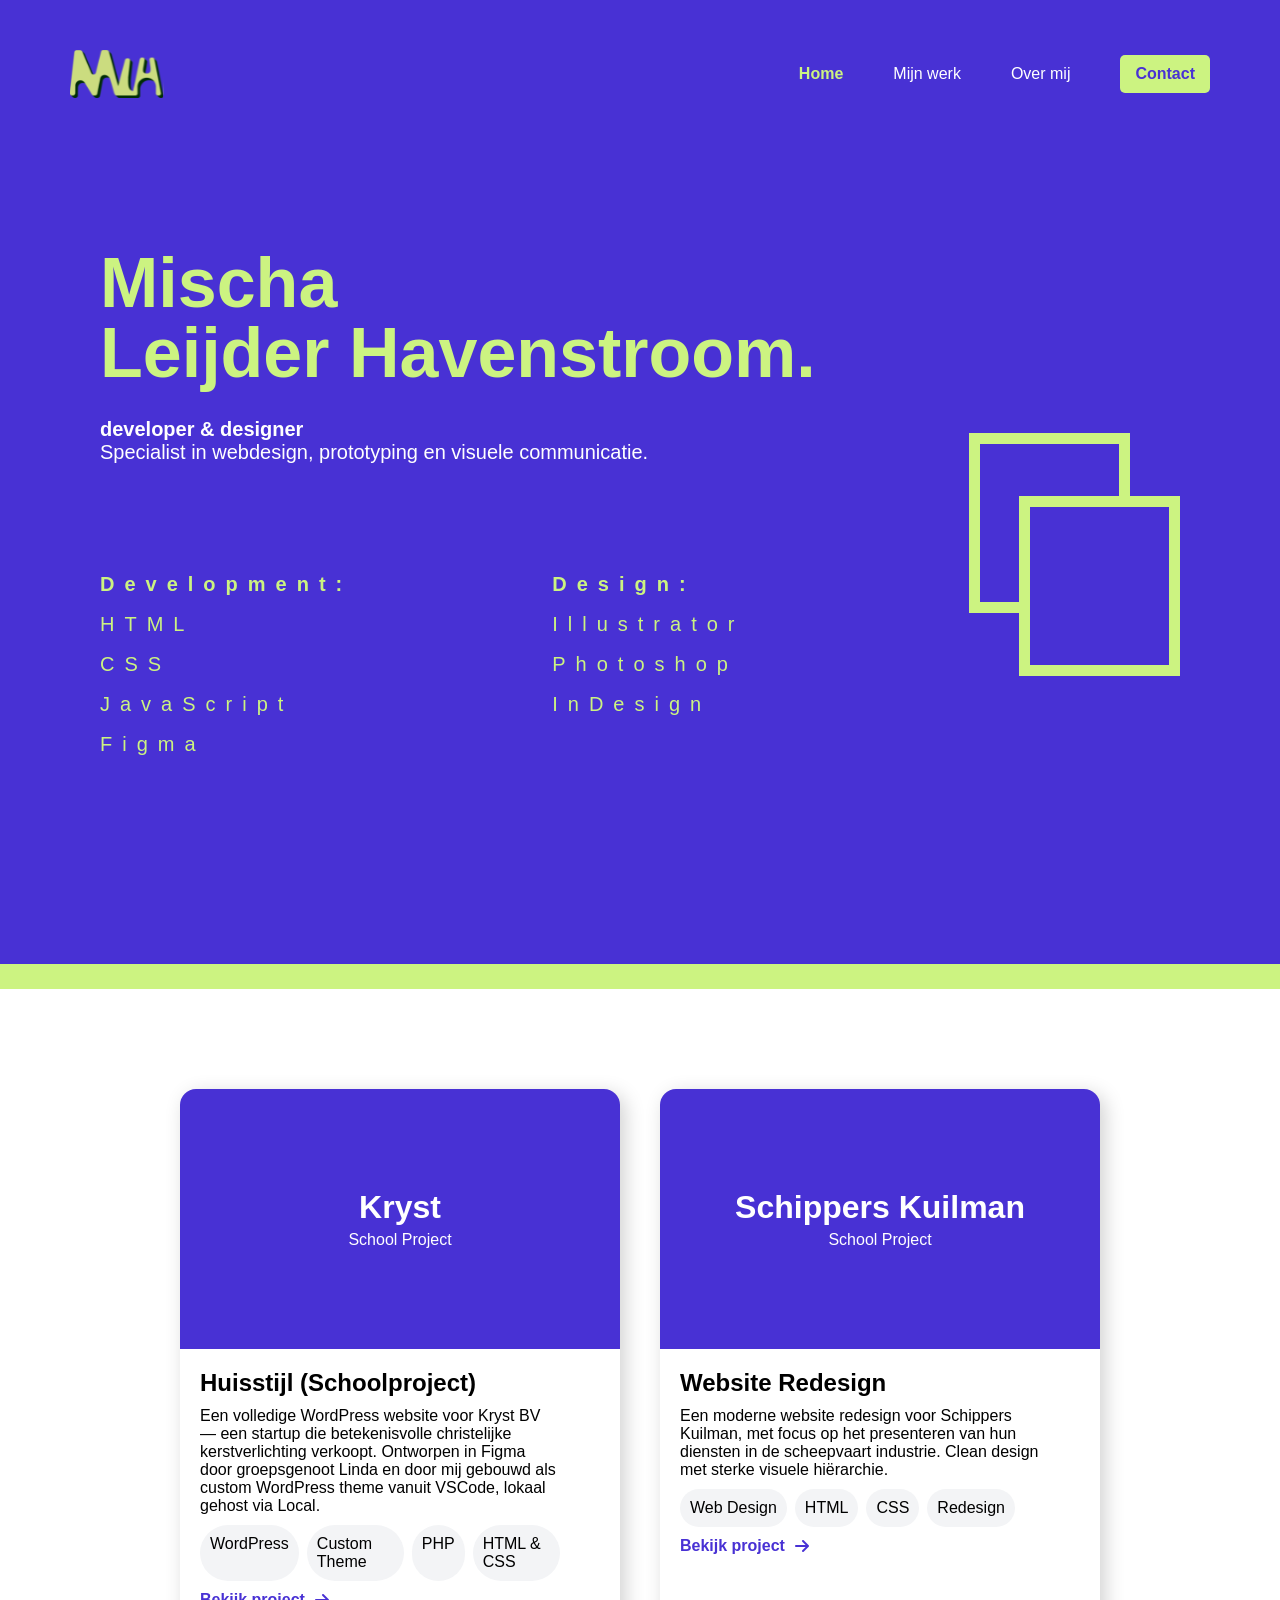
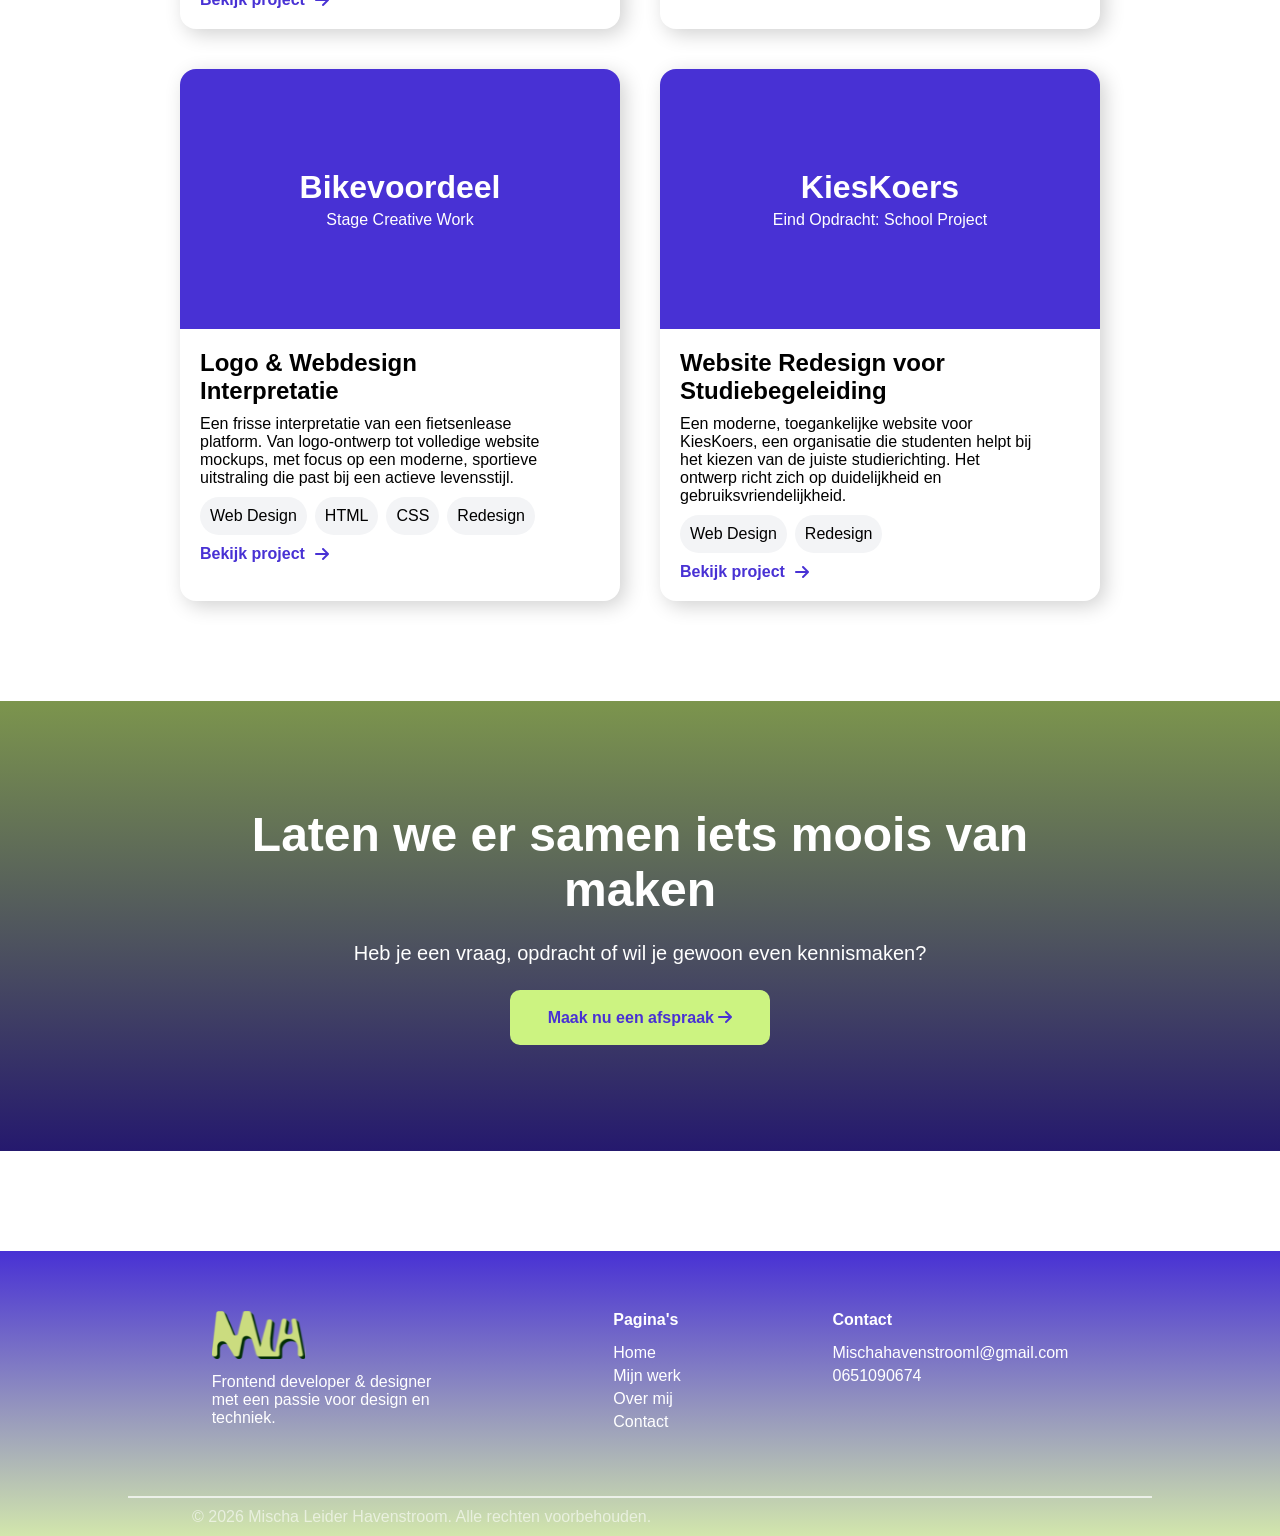
==== commit 27b1d96e: "last" ====
--- a/index.html
+++ b/index.html
@@ -8,7 +8,7 @@
     <link rel="stylesheet" href="https://cdnjs.cloudflare.com/ajax/libs/font-awesome/6.5.0/css/all.min.css">
 </head>
 <body>
-    <div id="hero">
+    <div class="hero">
 
         <!-- nav -->
         <nav>
@@ -27,8 +27,8 @@
         <div class="hero-content">
             <div>
             <div class="hero-left">
-                <h1 id="hero-title">Mischa <br>Leijder Havenstroom.</h1>
-                <p id="hero-under-titel"><span class="bold-text">developer & designer</span><br>
+                <h1 class="hero-title">Mischa <br>Leijder Havenstroom.</h1>
+                <p class="hero-under-titel"><span class="bold-text">developer & designer</span><br>
                     Specialist in webdesign, prototyping en visuele communicatie.</p>
                 </div>
 
@@ -61,6 +61,32 @@
          <!-- mijn werk collums -->
           <div class="mijn-werk-container">
 
+
+
+                 <!-- Kryst -->
+                <div class="mijn-werk-block">
+            
+                    <div class="mijn-werk-block-img">
+                        <h1 class="mijn-werk-block-img-title">Kryst</h1>
+                        <p class="mijn-werk-block-img-text">School Project</p>
+                    </div>
+
+                <div class="mijn-werk-block-content">
+                    <h2 class="mijn-werk-block-content-title">Huisstijl (Schoolproject)</h2>
+                    <p class="mijn-werk-block-content-text"> Een volledige WordPress website voor Kryst BV — een startup die betekenisvolle christelijke kerstverlichting verkoopt. Ontworpen in Figma door groepsgenoot Linda en door mij gebouwd als custom WordPress theme vanuit VSCode, lokaal gehost via Local.</p>
+                    <ul class="mijn-werk-block-perks">
+                        <li class="mijn-werk-block-content-perk">WordPress</li>
+                        <li class="mijn-werk-block-content-perk">Custom Theme</li>
+                        <li class="mijn-werk-block-content-perk">PHP</li>
+                        <li class="mijn-werk-block-content-perk">HTML & CSS</li>
+                    </ul>
+                    <a href="werk/kryst.html" class="mijn-werk-block-btn">Bekijk project <i class="fa fa-arrow-right arrow-btn"></i></a>
+                </div>
+             
+            </div>
+
+
+
             <!-- Schippers Kuilman -->
                 <div class="mijn-werk-block">
                
@@ -108,28 +134,6 @@
             </div>
 
 
-            <!-- klusbus -->
-                <div class="mijn-werk-block">
-            
-                    <div class="mijn-werk-block-img">
-                        <h1 class="mijn-werk-block-img-title">Klusbus Eindhoven</h1>
-                        <p class="mijn-werk-block-img-text">School Project</p>
-                    </div>
-
-                <div class="mijn-werk-block-content">
-                    <h2 class="mijn-werk-block-content-title">Huisstijl (Schoolproject)</h2>
-                    <p class="mijn-werk-block-content-text">Een compleet huisstijlontwerp voor Klusbus Eindhoven, een mobiele klusservice. Van logo-variaties tot merkrichtlijnen, met een focus op herkenbaarheid en professionaliteit.</p>
-                    <ul class="mijn-werk-block-perks">
-                        <li class="mijn-werk-block-content-perk">Branding</li>
-                        <li class="mijn-werk-block-content-perk">Logo Design</li>
-                        <li class="mijn-werk-block-content-perk">Huisstijl</li>
-                    </ul>
-                    <a href="werk/klusbus.html" class="mijn-werk-block-btn">Bekijk project <i class="fa fa-arrow-right arrow-btn"></i></a>
-                </div>
-             
-            </div>
-
-
             <!-- kies Koers-->
                 <div class="mijn-werk-block">
           
@@ -151,7 +155,7 @@
             </div>
          
           </div>
-    </div>
+    </main>
         
        <!-- maak een afsraak -->
          <div class="cta-container">
@@ -164,7 +168,8 @@
 
 
 
-         <!-- footer -->
+        
+            <!-- footer -->
           <footer class="footer-container">
                 <div class="footer-content">
 
@@ -178,8 +183,8 @@
                             <h4 class="footer-title">Pagina's</h4>
                                 <li class="footer-text"><a href="index.html">Home</a></li>
                                  <li class="footer-text"><a href="mijn-werk.html">Mijn werk</a></li>
-                                  <li class="footer-text"><a href="#">Over mij</a></li>
-                                   <li class="footer-text"><a href="#">Contact</a></li>
+                                  <li class="footer-text"><a href="over-mij.html">Over mij</a></li>
+                                   <li class="footer-text"><a href="contact.html">Contact</a></li>
                         </ul>
 
                         <ul class="footer-section">
@@ -187,7 +192,7 @@
                                    <li class="footer-text">Mischahavenstrooml@gmail.com</li>
                                     <li class="footer-text">0651090674</li>
                         </ul>
-                    </main>
+                </div>
 
                 <hr class="footer-line">
 
--- a/index.css
+++ b/index.css
@@ -37,7 +37,7 @@
     padding: 50px 70px;
 }
 
-#nav-img {
+.nav-img {
     width: 80px;
 }
 
@@ -66,23 +66,23 @@
 }
 
 /* hero */
-#hero {
+.hero {
     background: #4831D4;
     border-bottom: #CCF381 solid 25px;
 }
 
-#hero-left {
+.hero-left {
     flex: 1;
 }
 
-#hero-content {
+.hero-content {
     padding: 100px;
     display: flex;
     align-items: center;
     justify-content: space-between;
 }
 
-#hero-title {
+.hero-title {
     color: #CCF381;
     font-size: 70px;
     padding: 0;
@@ -90,7 +90,7 @@
     line-height: 70px;
 }
 
-#hero-under-titel {
+.hero-under-titel {
     font-size: 20px;
     margin-top: 30px;
     color: #fff;
@@ -100,7 +100,7 @@
     font-weight: bold;
 }
 
-#hero-perk-content {
+.hero-perk-content {
     margin: 100px 0;
     display: flex;
     gap: 200px;
@@ -127,20 +127,20 @@
         padding: 30px 40px;
     }
 
-    #hero-content {
+    .hero-content {
         padding: 60px 40px;
         gap: 40px;
     }
 
-    #hero-title {
+    .hero-title {
         font-size: 54px;
     }
 
-    #hero-under-titel {
+    .hero-under-titel {
         font-size: 18px;
     }
 
-    #hero-perk-content {
+    .hero-perk-content {
         gap: 50px;
     }
 
@@ -150,7 +150,7 @@
     }
 
     /* hero image weg */
-    #hero-img {
+    .hero-img {
         display: none;
     }
 }
@@ -168,31 +168,31 @@
         margin-top: 20px;
     }
 
-    #hero-content {
+    .hero-content {
         padding: 40px 20px 60px;
         display: block;
     }
 
-    #hero-title {
+    .hero-title {
         font-size: 42px;
         line-height: 1.1;
     }
 
-    #hero-under-titel {
+    .hero-under-titel {
         font-size: 17px;
         margin-top: 20px;
     }
 
-    #hero-perk-content {
+    .hero-perk-content {
         margin-top: 50px;
     }
 
-    #hero-img {
+    .hero-img {
         display: none;
     }
 }
 
-#content {
+.content {
     padding: 0 180px;
 }
 
@@ -343,14 +343,16 @@
     color: #fff;
 }
 
-#footer-line {
+.footer-line {
     border: 1px solid #ffffff;
     width: 80%;
     margin: auto;
     opacity: 70%;
 }
 
-#footer-rechten {
+.footer-rechten {
+    display: flex;
+    align-items: center;
     width: 70%;
     margin: auto;
     padding: 10px 0;
@@ -393,6 +395,7 @@
 .over-mij-container {
     margin-top: 100px;
     display: flex;
+    align-items: center;
     gap: 50px;
 }
 
@@ -401,12 +404,10 @@
 }
 
 .over-mij-img-container {
-    background: var(--secondary-color);
     width: 50%;
     display: flex;
     align-items: end;
     justify-content: center;
-    border-radius: 10px;
 }
 
 .over-mij-title {
@@ -415,14 +416,28 @@
 
 
 .over-mij-img {
-    max-width: 600px;
-    max-height: 400px;
+   width: 70%;
+   height: 600px;
     border-radius: 20px;
-    border: var(--secondary-color) 10px solid;
-}
-
-
-
+    border: var(--secondary-color) 5px solid;
+}
+
+.mijn-werk-skills {
+    padding: 50px 0;
+}
+
+.mijn-werk-skills > ul{
+    display: flex;
+    flex-wrap: wrap;
+    gap: 20px;
+    padding: 10px 0;
+}
+
+.mijn-werk-skills > img {
+    width: 100%;
+    border-radius: 1rem;
+    border: #4831D4 solid 5px;
+}
 
 /* pages werk header */
 .header-pages-werk {
@@ -524,6 +539,348 @@
     gap: 50px;
 }
 
+/* =============================================
+   kryst.css — extra styles voor Kryst project pagina
+   Extends index.css (portfolio base styles)
+   ============================================= */
+
+/* ---------- Header: Kryst-specifieke override ---------- */
+.kryst-header {
+    background-image: linear-gradient(135deg, #0D1B2A 0%, #1B3A5C 50%, #25196E 100%);
+    position: relative;
+    overflow: hidden;
+}
+
+/* Decoratieve ster achtergrond */
+.kryst-header::before {
+    content: '';
+    position: absolute;
+    inset: 0;
+    background-image:
+        radial-gradient(circle at 15% 40%, rgba(204, 243, 129, 0.08) 0%, transparent 50%),
+        radial-gradient(circle at 85% 20%, rgba(255, 220, 100, 0.07) 0%, transparent 40%);
+    pointer-events: none;
+}
+
+/* Grote decoratieve ster */
+.kryst-header-star {
+    font-size: 120px;
+    color: rgba(204, 243, 129, 0.12);
+    position: absolute;
+    top: 20px;
+    right: 120px;
+    line-height: 1;
+    pointer-events: none;
+    animation: kryst-float 6s ease-in-out infinite;
+}
+
+@keyframes kryst-float {
+    0%, 100% { transform: translateY(0px) rotate(0deg); }
+    50%       { transform: translateY(-12px) rotate(15deg); }
+}
+
+/* ---------- Content blok: Kryst badge ---------- */
+.kryst-content-width {
+    background-color: #F5F6FF;
+}
+
+.kryst-badge-wrap {
+    flex-shrink: 0;
+}
+
+.kryst-badge {
+    background: linear-gradient(160deg, #0D1B2A, #1B3A5C);
+    border-radius: 24px;
+    padding: 48px 40px;
+    color: #fff;
+    width: 320px;
+    text-align: center;
+    display: flex;
+    flex-direction: column;
+    align-items: center;
+    gap: 12px;
+    box-shadow: 0 20px 60px rgba(13, 27, 42, 0.25);
+    border: 1px solid rgba(204, 243, 129, 0.2);
+    position: relative;
+    overflow: hidden;
+}
+
+.kryst-badge::before {
+    content: '';
+    position: absolute;
+    inset: 0;
+    background: radial-gradient(circle at 50% 0%, rgba(204, 243, 129, 0.08) 0%, transparent 60%);
+    pointer-events: none;
+}
+
+.kryst-badge-star {
+    font-size: 48px;
+    color: #CCF381;
+    line-height: 1;
+    animation: kryst-float 4s ease-in-out infinite;
+}
+
+.kryst-badge-name {
+    font-size: 36px;
+    font-weight: 900;
+    letter-spacing: 8px;
+    color: #CCF381;
+}
+
+.kryst-badge-sub {
+    font-size: 13px;
+    font-weight: 300;
+    color: rgba(255, 255, 255, 0.7);
+    letter-spacing: 1px;
+    line-height: 1.4;
+}
+
+.kryst-badge-tags {
+    display: flex;
+    gap: 8px;
+    flex-wrap: wrap;
+    justify-content: center;
+    margin-top: 8px;
+}
+
+.kryst-badge-tags span {
+    background: rgba(204, 243, 129, 0.15);
+    border: 1px solid rgba(204, 243, 129, 0.3);
+    color: #CCF381;
+    font-size: 11px;
+    padding: 4px 12px;
+    border-radius: 50px;
+    letter-spacing: 0.5px;
+}
+
+/* ---------- Perks: kleuren passend bij Kryst ---------- */
+.kryst-perks .perk-werk {
+    background-color: #0D1B2A;
+}
+
+/* ---------- Werkwijze sectie ---------- */
+.kryst-aanpak-section {
+    background-color: #fff;
+    padding: 100px 140px;
+}
+
+.kryst-aanpak-inner {
+    max-width: 860px;
+    margin: 0 auto;
+}
+
+.kryst-aanpak-title {
+    font-size: 40px;
+    color: #25196E;
+    margin-bottom: 60px;
+}
+
+.kryst-steps {
+    display: flex;
+    flex-direction: column;
+    gap: 48px;
+    position: relative;
+}
+
+/* Verticale lijn */
+.kryst-steps::before {
+    content: '';
+    position: absolute;
+    left: 32px;
+    top: 20px;
+    bottom: 20px;
+    width: 2px;
+    background: linear-gradient(to bottom, #CCF381, #25196E);
+}
+
+.kryst-step {
+    display: flex;
+    gap: 40px;
+    align-items: flex-start;
+    position: relative;
+}
+
+.kryst-step-num {
+    width: 64px;
+    height: 64px;
+    min-width: 64px;
+    border-radius: 50%;
+    background: #25196E;
+    color: #CCF381;
+    font-size: 15px;
+    font-weight: 900;
+    display: flex;
+    align-items: center;
+    justify-content: center;
+    letter-spacing: 1px;
+    box-shadow: 0 4px 20px rgba(37, 25, 110, 0.3);
+    position: relative;
+    z-index: 1;
+}
+
+.kryst-step-title {
+    font-size: 20px;
+    color: #25196E;
+    margin-bottom: 10px;
+}
+
+.kryst-step-text {
+    font-size: 16px;
+    color: #666;
+    line-height: 1.7;
+}
+
+.kryst-step-text code {
+    background: #EEF0FF;
+    color: #4831D4;
+    font-size: 14px;
+    padding: 2px 7px;
+    border-radius: 4px;
+}
+
+/* ---------- Context strip ---------- */
+.kryst-context-strip {
+    background: linear-gradient(90deg, #0D1B2A, #1B3A5C);
+    padding: 40px 140px;
+}
+
+.kryst-context-inner {
+    display: flex;
+    align-items: center;
+    justify-content: center;
+    gap: 30px;
+    flex-wrap: wrap;
+}
+
+.kryst-context-item {
+    display: flex;
+    align-items: center;
+    gap: 10px;
+    color: #fff;
+    font-size: 15px;
+    font-weight: 300;
+    letter-spacing: 0.5px;
+}
+
+.kryst-context-icon {
+    color: #CCF381;
+    font-size: 16px;
+}
+
+.kryst-context-divider {
+    color: rgba(204, 243, 129, 0.3);
+    font-size: 18px;
+}
+
+/* ---------- Images / mockup placeholders ---------- */
+.kryst-images-section {
+    width: 60%;
+    margin: 100px auto;
+    gap: 24px;
+}
+
+.kryst-img-placeholder {
+    background: linear-gradient(135deg, #EEF0FF, #E5E8FF);
+    border-radius: 16px;
+    border: 2px dashed rgba(72, 49, 212, 0.25);
+    display: flex;
+    flex-direction: column;
+    align-items: center;
+    justify-content: center;
+    gap: 12px;
+    color: #8B8FB5;
+    font-size: 14px;
+    transition: border-color 0.2s, background 0.2s;
+}
+
+.kryst-img-placeholder:hover {
+    border-color: rgba(72, 49, 212, 0.5);
+    background: linear-gradient(135deg, #E5E8FF, #DDE1FF);
+}
+
+.kryst-img-placeholder i {
+    font-size: 36px;
+    color: #4831D4;
+    opacity: 0.4;
+}
+
+.kryst-img-tall {
+    height: 400px;
+    width: 100%;
+}
+
+.kryst-img-row {
+    display: flex;
+    gap: 24px;
+    width: 100%;
+}
+
+.kryst-img-half {
+    height: 280px;
+    flex: 1;
+}
+
+/* ---------- Responsive ---------- */
+@media (max-width: 1024px) {
+    .kryst-aanpak-section {
+        padding: 80px 40px;
+    }
+
+    .kryst-context-strip {
+        padding: 40px 40px;
+    }
+
+    .kryst-images-section {
+        width: 80%;
+    }
+
+    .kryst-header-star {
+        font-size: 80px;
+        right: 40px;
+    }
+}
+
+@media (max-width: 768px) {
+    .kryst-header-star {
+        display: none;
+    }
+
+    .kryst-badge {
+        width: 100%;
+    }
+
+    .kryst-aanpak-section {
+        padding: 60px 20px;
+    }
+
+    .kryst-steps::before {
+        display: none;
+    }
+
+    .kryst-step {
+        gap: 20px;
+    }
+
+    .kryst-context-strip {
+        padding: 30px 20px;
+    }
+
+    .kryst-context-divider {
+        display: none;
+    }
+
+    .kryst-images-section {
+        width: 90%;
+    }
+
+    .kryst-img-row {
+        flex-direction: column;
+    }
+
+    .kryst-img-half {
+        height: 200px;
+    }
+}
 
 /* contact pagina */
 .contact-container {
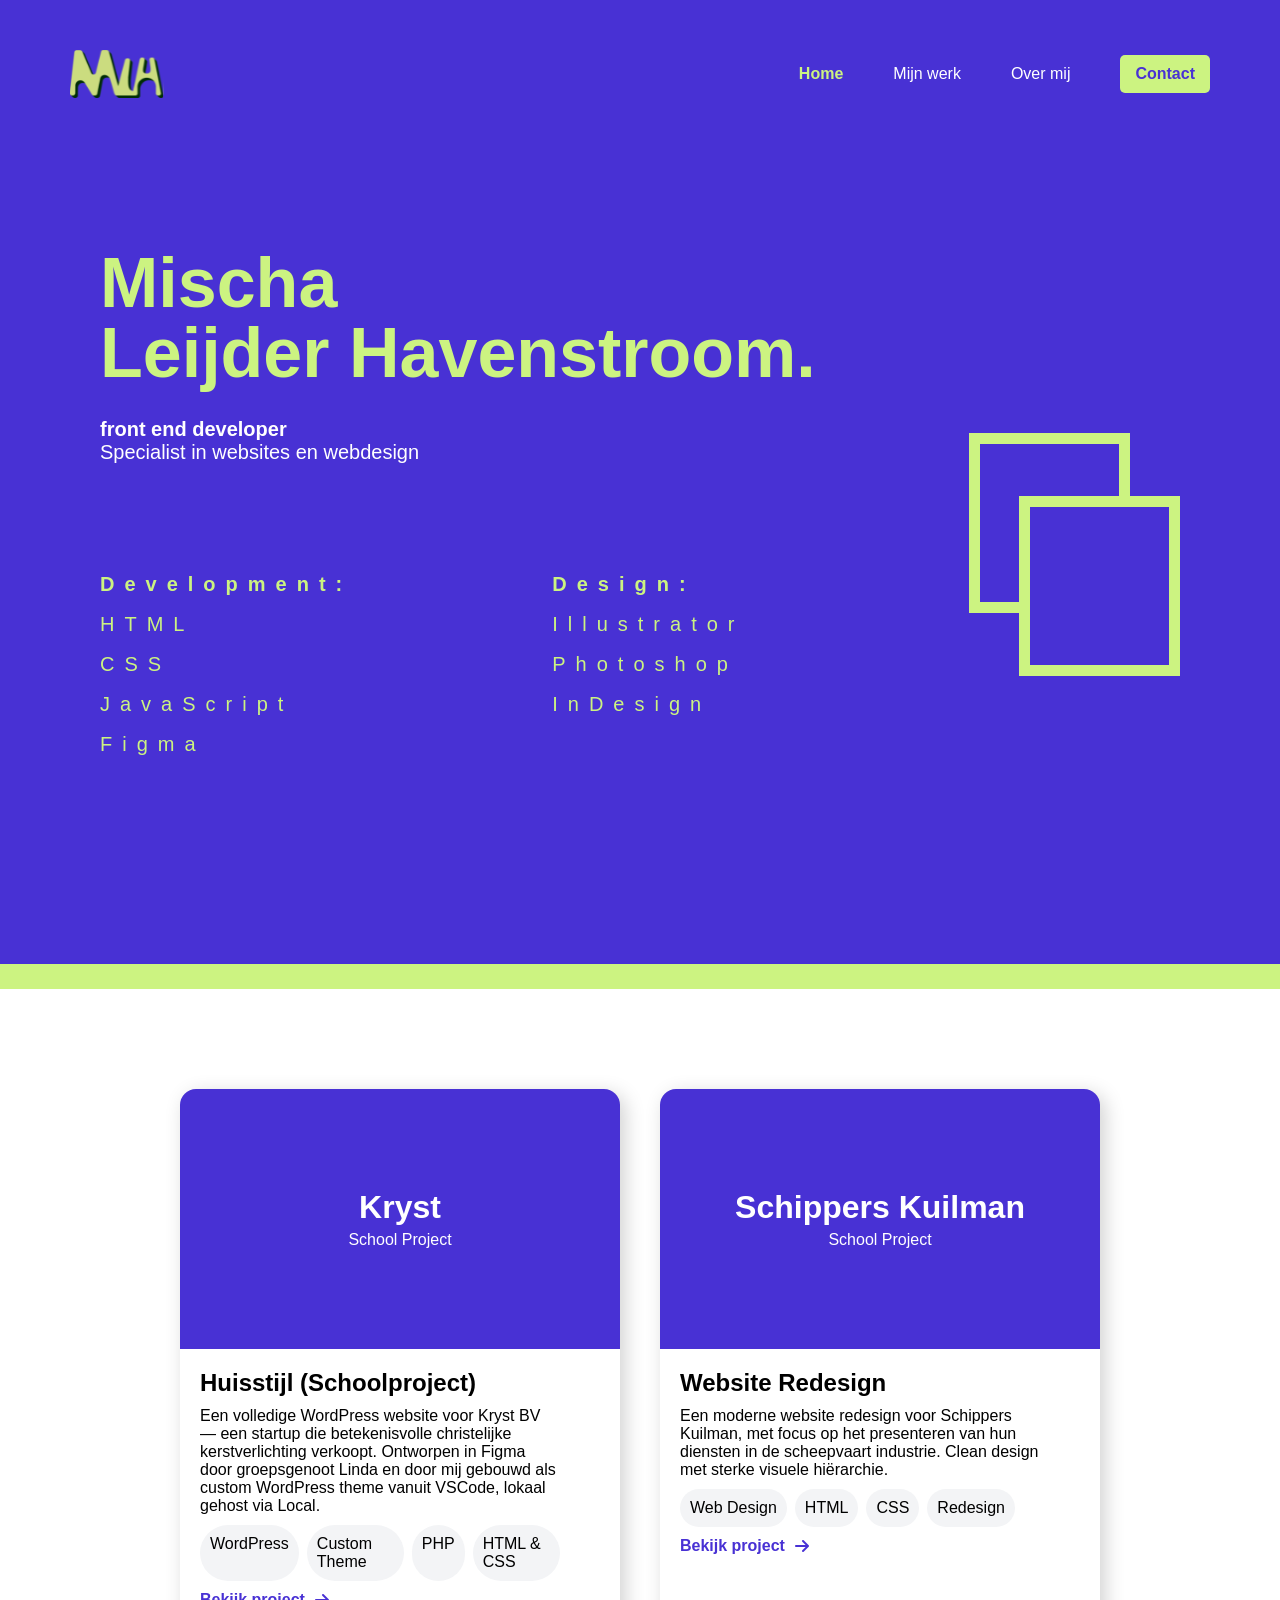
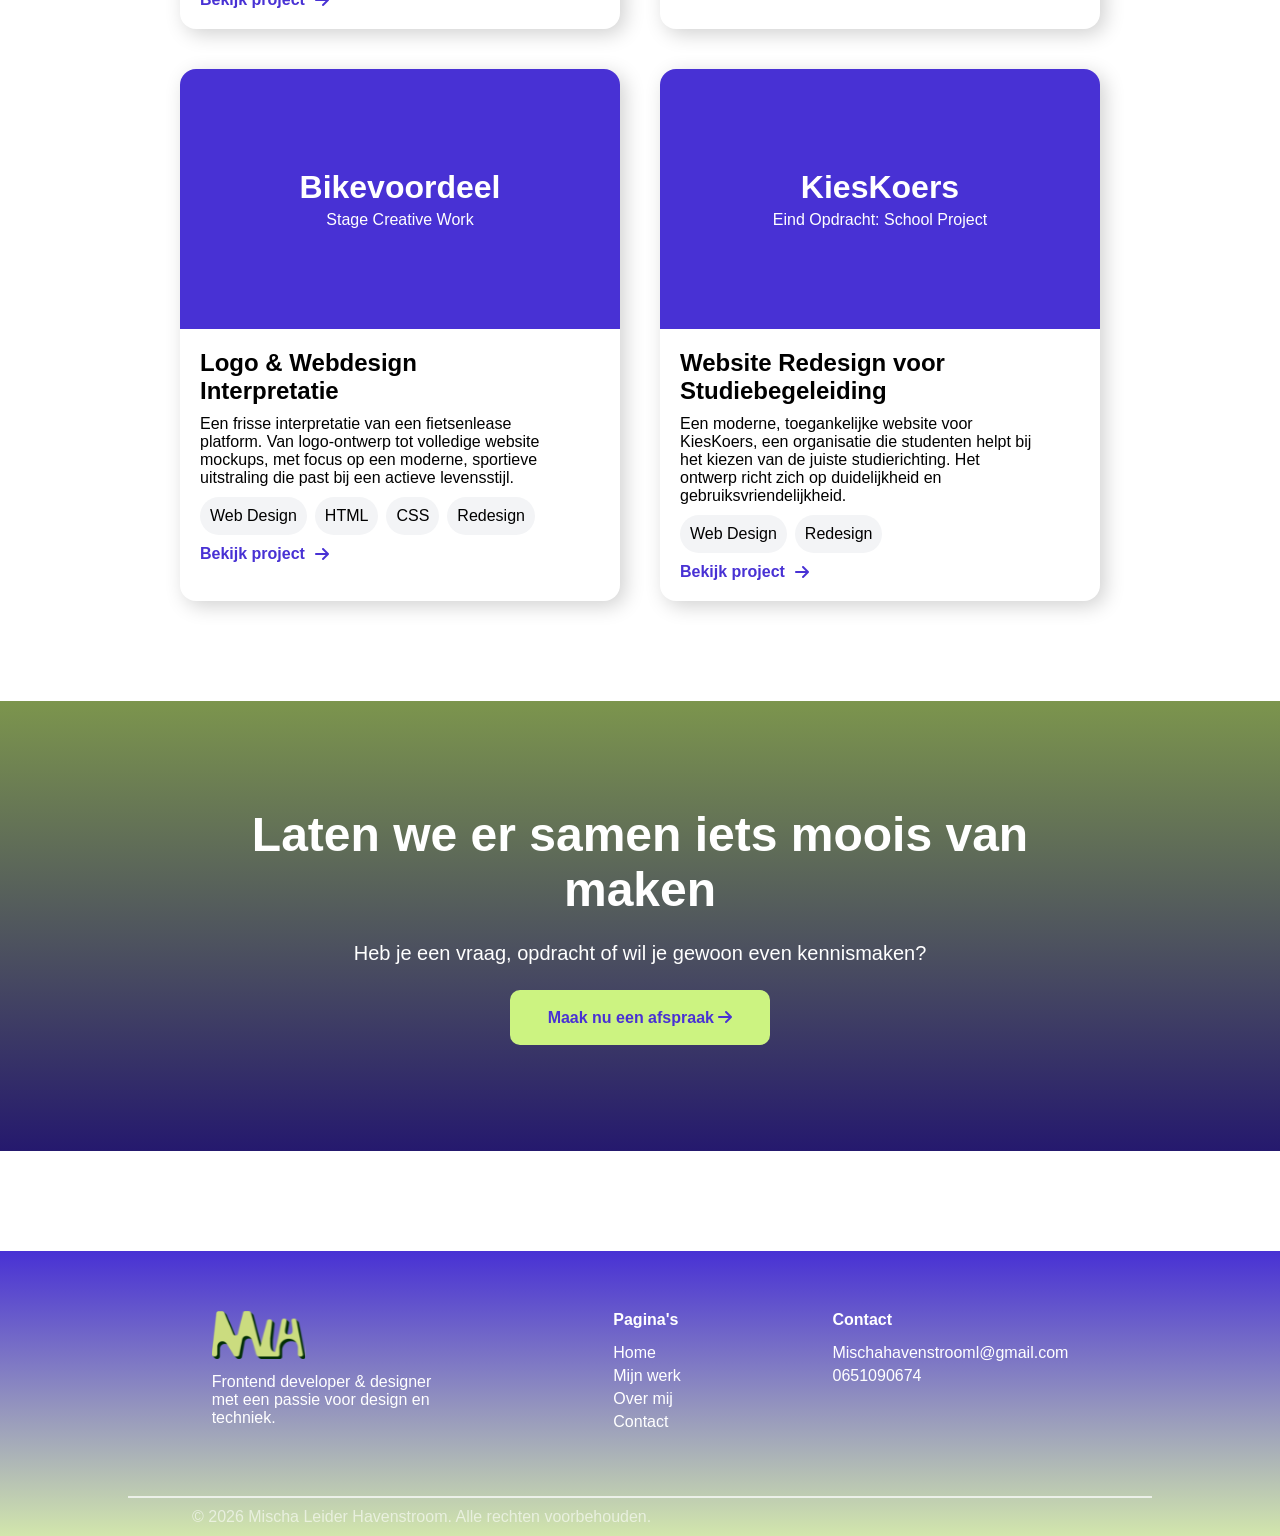
==== commit 35bf6d30: "texkt aapssen" ====
--- a/index.html
+++ b/index.html
@@ -28,8 +28,8 @@
             <div>
             <div class="hero-left">
                 <h1 class="hero-title">Mischa <br>Leijder Havenstroom.</h1>
-                <p class="hero-under-titel"><span class="bold-text">developer & designer</span><br>
-                    Specialist in webdesign, prototyping en visuele communicatie.</p>
+                <p class="hero-under-titel"><span class="bold-text">front end developer</span><br>
+                    Specialist in websites en webdesign</p>
                 </div>
 
                 <div class="hero-perk-content">
--- a/index.css
+++ b/index.css
@@ -539,19 +539,14 @@
     gap: 50px;
 }
 
-/* =============================================
-   kryst.css — extra styles voor Kryst project pagina
-   Extends index.css (portfolio base styles)
-   ============================================= */
-
-/* ---------- Header: Kryst-specifieke override ---------- */
+
+
 .kryst-header {
     background-image: linear-gradient(135deg, #0D1B2A 0%, #1B3A5C 50%, #25196E 100%);
     position: relative;
     overflow: hidden;
 }
 
-/* Decoratieve ster achtergrond */
 .kryst-header::before {
     content: '';
     position: absolute;
@@ -562,7 +557,7 @@
     pointer-events: none;
 }
 
-/* Grote decoratieve ster */
+
 .kryst-header-star {
     font-size: 120px;
     color: rgba(204, 243, 129, 0.12);
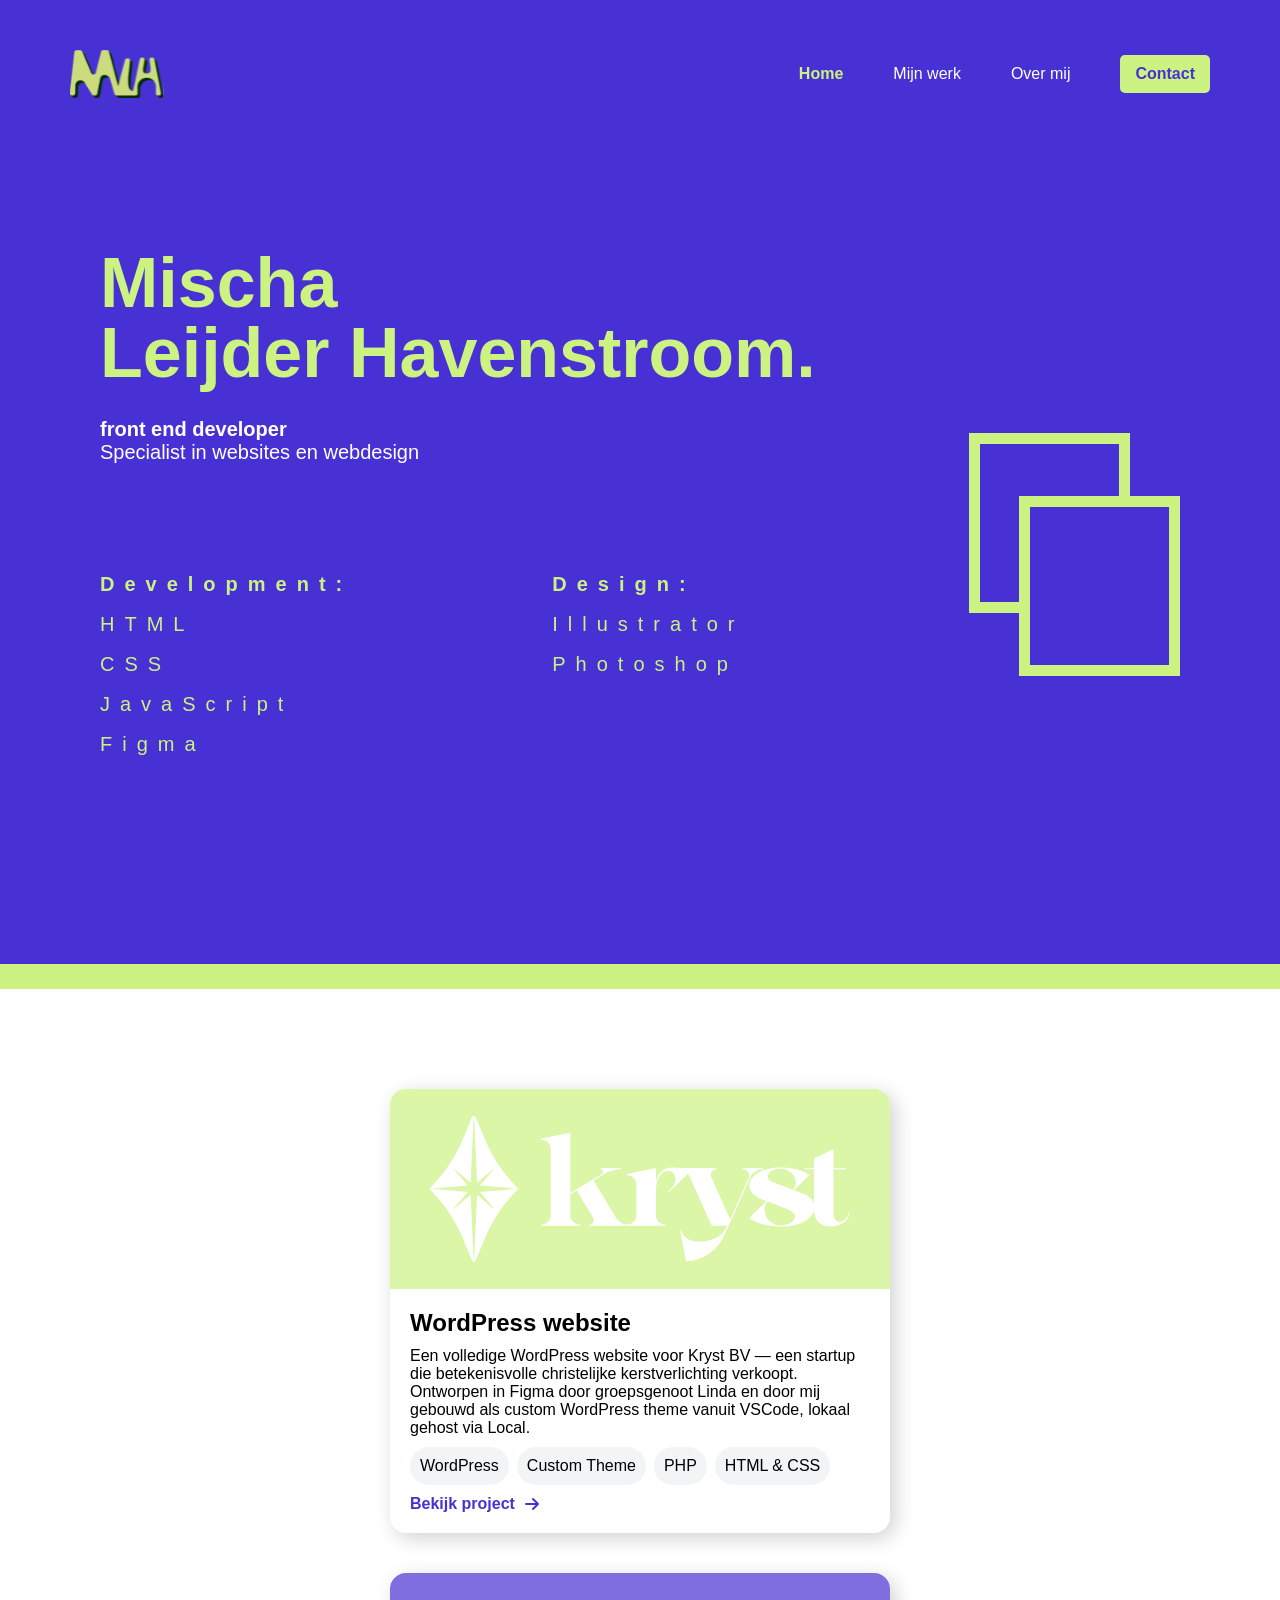
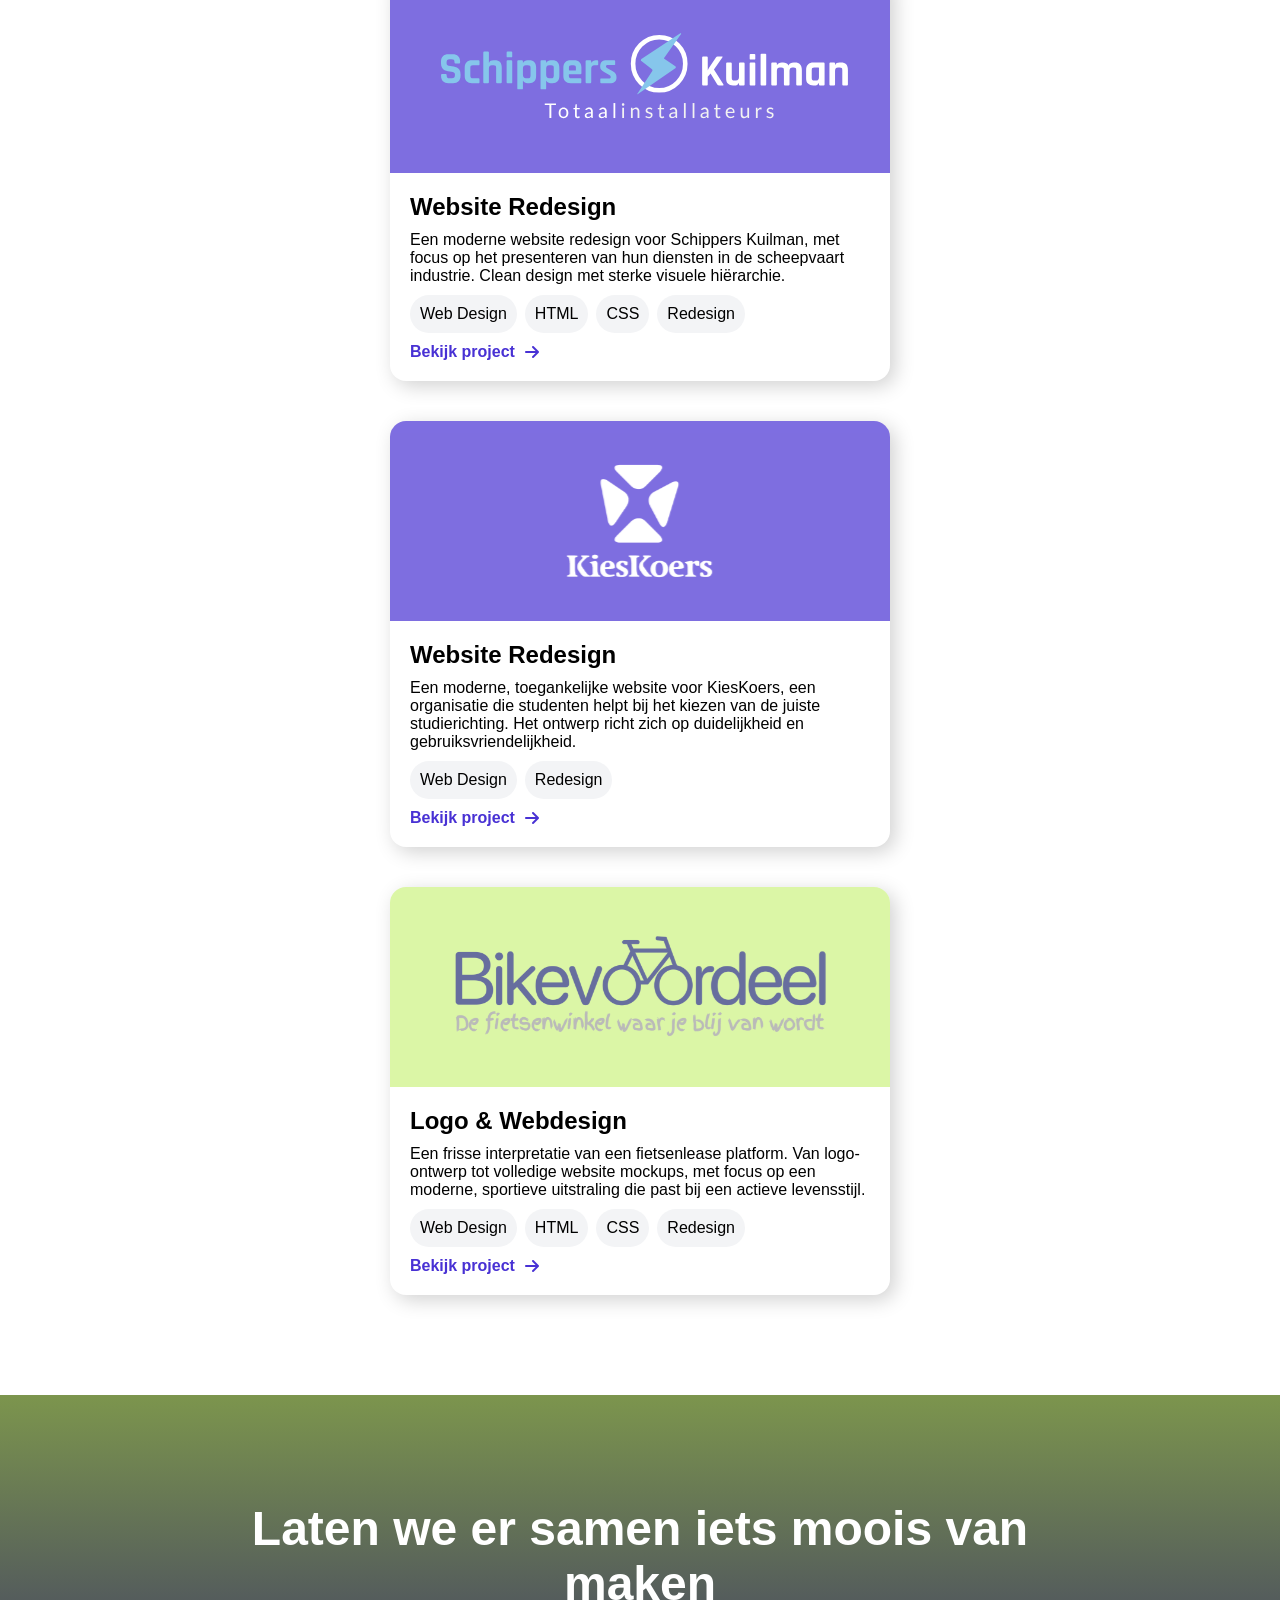
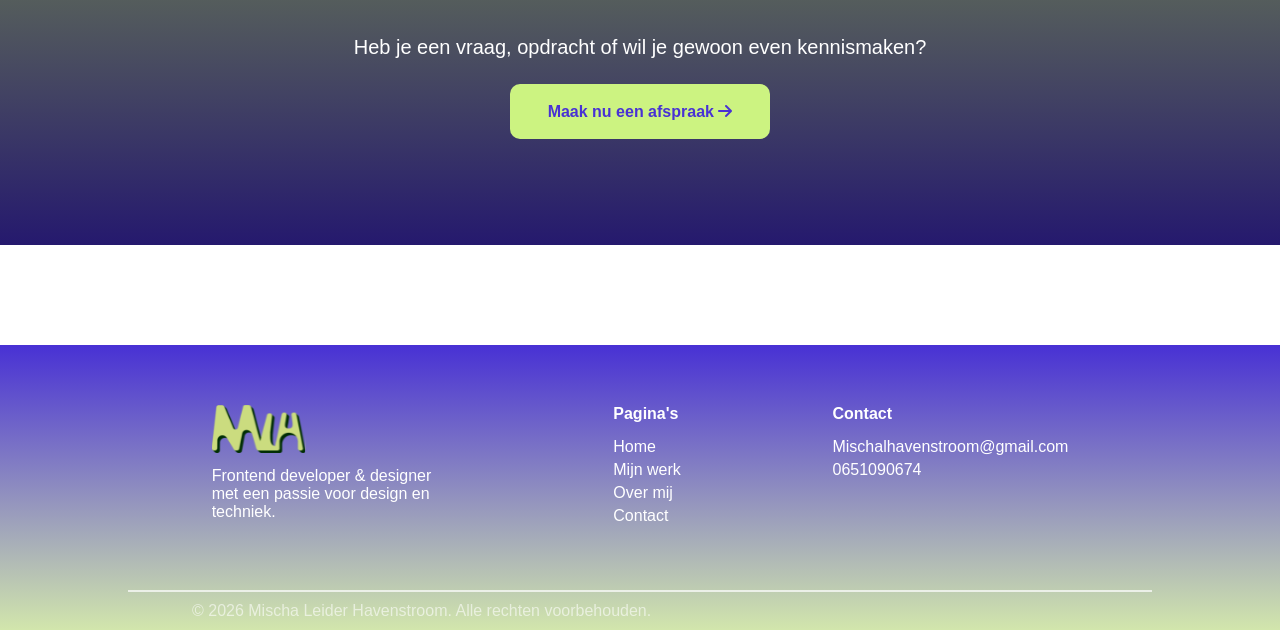
==== commit b6c939ac: "laatse" ====
--- a/index.html
+++ b/index.html
@@ -46,7 +46,6 @@
                         <p class="hero-perk"><span class="bold-text">Design:</span> 
                         <br> Illustrator
                         <br> Photoshop
-                        <br> InDesign
                         </p>
                     </div>
             </div>
@@ -66,13 +65,12 @@
                  <!-- Kryst -->
                 <div class="mijn-werk-block">
             
-                    <div class="mijn-werk-block-img">
-                        <h1 class="mijn-werk-block-img-title">Kryst</h1>
-                        <p class="mijn-werk-block-img-text">School Project</p>
+                    <div class="mijn-werk-block-img-container main-color-background">
+                        <img class="mijn-werk-block-img" src="img/werk/kryst/kryst-logo.svg">
                     </div>
 
                 <div class="mijn-werk-block-content">
-                    <h2 class="mijn-werk-block-content-title">Huisstijl (Schoolproject)</h2>
+                    <h2 class="mijn-werk-block-content-title">WordPress website</h2>
                     <p class="mijn-werk-block-content-text"> Een volledige WordPress website voor Kryst BV — een startup die betekenisvolle christelijke kerstverlichting verkoopt. Ontworpen in Figma door groepsgenoot Linda en door mij gebouwd als custom WordPress theme vanuit VSCode, lokaal gehost via Local.</p>
                     <ul class="mijn-werk-block-perks">
                         <li class="mijn-werk-block-content-perk">WordPress</li>
@@ -90,10 +88,8 @@
             <!-- Schippers Kuilman -->
                 <div class="mijn-werk-block">
                
-                    <div class="mijn-werk-block-img">
-                        <!-- <div class="schippers-block-img"></div>  -->
-                             <h1 class="mijn-werk-block-img-title">Schippers Kuilman</h1>
-                            <p class="mijn-werk-block-img-text">School Project</p>
+                    <div class="mijn-werk-block-img-container secondary-color-background">
+                        <img class="mijn-werk-block-img " src="img/logo schippers2 wit 1.svg">
                     </div>
 
                 <div class="mijn-werk-block-content">
@@ -109,18 +105,37 @@
                 </div>
                
             </div>
-           
+
+
+            <!-- kies Koers-->
+                <div class="mijn-werk-block">
+          
+                    <div class="mijn-werk-block-img-container secondary-color-background">
+                        <img class="mijn-werk-block-img kieskoers-img" src="img/werk/kieskoers/Logo-KiesKoers-WIT-ZT 1.svg">
+                    </div>
+
+                <div class="mijn-werk-block-content">
+                    <h2 class="mijn-werk-block-content-title">Website Redesign</h2>
+                    <p class="mijn-werk-block-content-text">Een moderne, toegankelijke website voor KiesKoers, een organisatie die studenten helpt bij het kiezen van de juiste studierichting. Het ontwerp richt zich op duidelijkheid en gebruiksvriendelijkheid.</p>
+                    <ul class="mijn-werk-block-perks">
+                        <li class="mijn-werk-block-content-perk">Web Design</li>
+                        <li class="mijn-werk-block-content-perk">Redesign</li>
+                    </ul>
+                    <a href="werk/kieskoers.html" class="mijn-werk-block-btn">Bekijk project <i class="fa fa-arrow-right arrow-btn"></i></a>
+                </div>
+
+            </div>
+         
 
             <!-- Bikevoordeel -->
                 <div class="mijn-werk-block">
                  
-                    <div class="mijn-werk-block-img">
-                        <h1 class="mijn-werk-block-img-title">Bikevoordeel</h1>
-                        <p class="mijn-werk-block-img-text">Stage Creative Work</p>
+                  <div class="mijn-werk-block-img-container main-color-background">
+                        <img class="mijn-werk-block-img" src="img/werk/bikevoordeel/Bikevoordeel logo blauw met slogen 1.svg">
                     </div>
 
                 <div class="mijn-werk-block-content">
-                    <h2 class="mijn-werk-block-content-title">Logo & Webdesign Interpretatie</h2>
+                    <h2 class="mijn-werk-block-content-title">Logo & Webdesign</h2>
                     <p class="mijn-werk-block-content-text">Een frisse interpretatie van een fietsenlease platform. Van logo-ontwerp tot volledige website mockups, met focus op een moderne, sportieve uitstraling die past bij een actieve levensstijl.</p>
                     <ul class="mijn-werk-block-perks">
                         <li class="mijn-werk-block-content-perk">Web Design</li>
@@ -133,28 +148,8 @@
                
             </div>
 
+          </div>
 
-            <!-- kies Koers-->
-                <div class="mijn-werk-block">
-          
-                    <div class="mijn-werk-block-img">
-                        <h1 class="mijn-werk-block-img-title">KiesKoers</h1>
-                        <p class="mijn-werk-block-img-text">Eind Opdracht: School Project</p>
-                    </div>
-
-                <div class="mijn-werk-block-content">
-                    <h2 class="mijn-werk-block-content-title">Website Redesign voor Studiebegeleiding</h2>
-                    <p class="mijn-werk-block-content-text">Een moderne, toegankelijke website voor KiesKoers, een organisatie die studenten helpt bij het kiezen van de juiste studierichting. Het ontwerp richt zich op duidelijkheid en gebruiksvriendelijkheid.</p>
-                    <ul class="mijn-werk-block-perks">
-                        <li class="mijn-werk-block-content-perk">Web Design</li>
-                        <li class="mijn-werk-block-content-perk">Redesign</li>
-                    </ul>
-                    <a href="werk/kieskoers.html" class="mijn-werk-block-btn">Bekijk project <i class="fa fa-arrow-right arrow-btn"></i></a>
-                </div>
-
-            </div>
-         
-          </div>
     </main>
         
        <!-- maak een afsraak -->
@@ -189,7 +184,7 @@
 
                         <ul class="footer-section">
                             <h4 class="footer-title">Contact</h4>
-                                   <li class="footer-text">Mischahavenstrooml@gmail.com</li>
+                                   <li class="footer-text">Mischalhavenstroom@gmail.com</li>
                                     <li class="footer-text">0651090674</li>
                         </ul>
                 </div>
--- a/index.css
+++ b/index.css
@@ -65,6 +65,10 @@
     font-weight: bold;
 }
 
+.contactBtn-active {
+    opacity: 90%;
+}
+
 /* hero */
 .hero {
     background: #4831D4;
@@ -210,31 +214,36 @@
     box-shadow: 5px 5px 20px rgb(209, 209, 209);
 }
 
-
-
-.mijn-werk-block-img {
-    background-color: #4831D4;
-    height: 260px;
-    width: 440px;
+.secondary-color-background {
+    background-color: var(--secondary-color);
+}
+
+.main-color-background {
+    background-color: var(--main-color);
+}
+
+
+.mijn-werk-block-img-container {
+    max-width: 500px;
+    height: 200px;
+    padding: 10px;
+    opacity: 0.7;
     border-top-left-radius: 16px;
     border-top-right-radius: 16px;
     display: flex;
     flex-direction: column;
     justify-content: center;
     align-items: center;
-    color: #fff;
-    gap: 5px;
-}
-
-.schippers-block-img {
-    background-image: url(img/logo\ schippers2\ wit\ 1.svg);
-    background-position: center;
-    background-size: cover;
-    height: 100px;
-}
-
-.mijn-werk-block-img-text {
-    font-weight: lighter;
+}
+
+.mijn-werk-block-img {
+    padding: 30px;
+    width: 100%;
+    pointer-events: none;
+}
+
+.kieskoers-img {
+    height: 100%;
 }
 
 .mijn-werk-block-content {
@@ -242,8 +251,7 @@
 }
 
 .mijn-werk-block-content  {
-   
-    max-width: 400px;
+    max-width: 500px;
     display: flex;
     flex-direction: column;
     align-items: start;
@@ -252,6 +260,7 @@
 
 .mijn-werk-block-perks {
     display: flex;
+    align-items: center;
     gap: 8px;
 }
 .mijn-werk-block-content-perk {
@@ -269,6 +278,18 @@
     font-size: 16px;
 }
 
+@media (max-width: 768px) {
+    .mijn-werk-block-img-content {
+        font-size: 20px;
+        display: flex;
+        align-items: start;
+    }
+
+    .mijn-werk-block-content-perk {
+        font-size: 9px;
+    }
+    
+}
 
 /* call to action section */
 .cta-container {
@@ -411,13 +432,17 @@
 }
 
 .over-mij-title {
+    color: var(--main-color);
     margin-bottom: 20px;
 }
 
+.over-mij-img-container {
+    width: 50%;
+}
 
 .over-mij-img {
-   width: 70%;
-   height: 600px;
+    width: 50%;
+    height: 50%;
     border-radius: 20px;
     border: var(--secondary-color) 5px solid;
 }
@@ -489,7 +514,9 @@
 
 .pages-werk-logo-img {
     width: 400px;
-    background-color: #615997;
+    border: var(--main-color) solid 5px;
+    background-color: var(--secondary-color);
+    opacity: 0.7;
     padding: 50px 30px;
     border-radius: 50px;
 }
@@ -882,27 +909,77 @@
     display: flex;
     justify-content: space-between;
     gap: 100px;
-    background-color: var(--white-background-color);
+    background-color: #cbf3816b;
     padding: 100px 140px;
     align-items: center;
 }
 
-.contact-content {
-    width: 50%;
-}
-
-.contact-links {
-    display: flex;
-    flex-direction: column;
+
+.contact-socials-title {
+    font-size: 28px;
+    color: var(--secondary-color);
+    margin-bottom: 24px;
+}
+
+.contact-socials-list {
+    display: flex;
+    flex-direction: column;
+    gap: 12px;
+}
+
+.contact-socials-link {
+    display: flex;
+    align-items: center;
     gap: 10px;
-}
-
-.contact-link {
-    display: flex;
-    gap: 5px;
     color: var(--secondary-color);
     font-size: 18px;
 }
 
-
-
+.contact-form {
+    display: flex;
+    flex-direction: column;
+    gap: 20px;
+    width: 50%;
+}
+
+.contact-form-group {
+    display: flex;
+    flex-direction: column;
+    gap: 6px;
+}
+
+.contact-form-label {
+    font-size: 14px;
+    font-weight: bold;
+    color: var(--secondary-color);
+}
+
+.contact-form-input {
+    padding: 12px 16px;
+    border: 2px solid #e0e2f0;
+    border-radius: 8px;
+    font-size: 15px;
+    color: #333;
+    background-color: #fff;
+    outline: none;
+    transition: border-color 0.2s;
+}
+
+.contact-form-input:focus {
+    border-color: var(--secondary-color);
+}
+
+.contact-form-textarea {
+    height: 140px;
+    resize: vertical;
+}
+
+.contact-form-btn {
+    background-color: var(--secondary-color);
+    color: var(--main-color);
+    font-size: 16px;
+    font-weight: bold;
+    padding: 14px 24px;
+    border-radius: 8px;
+    align-self: flex-start;
+}
